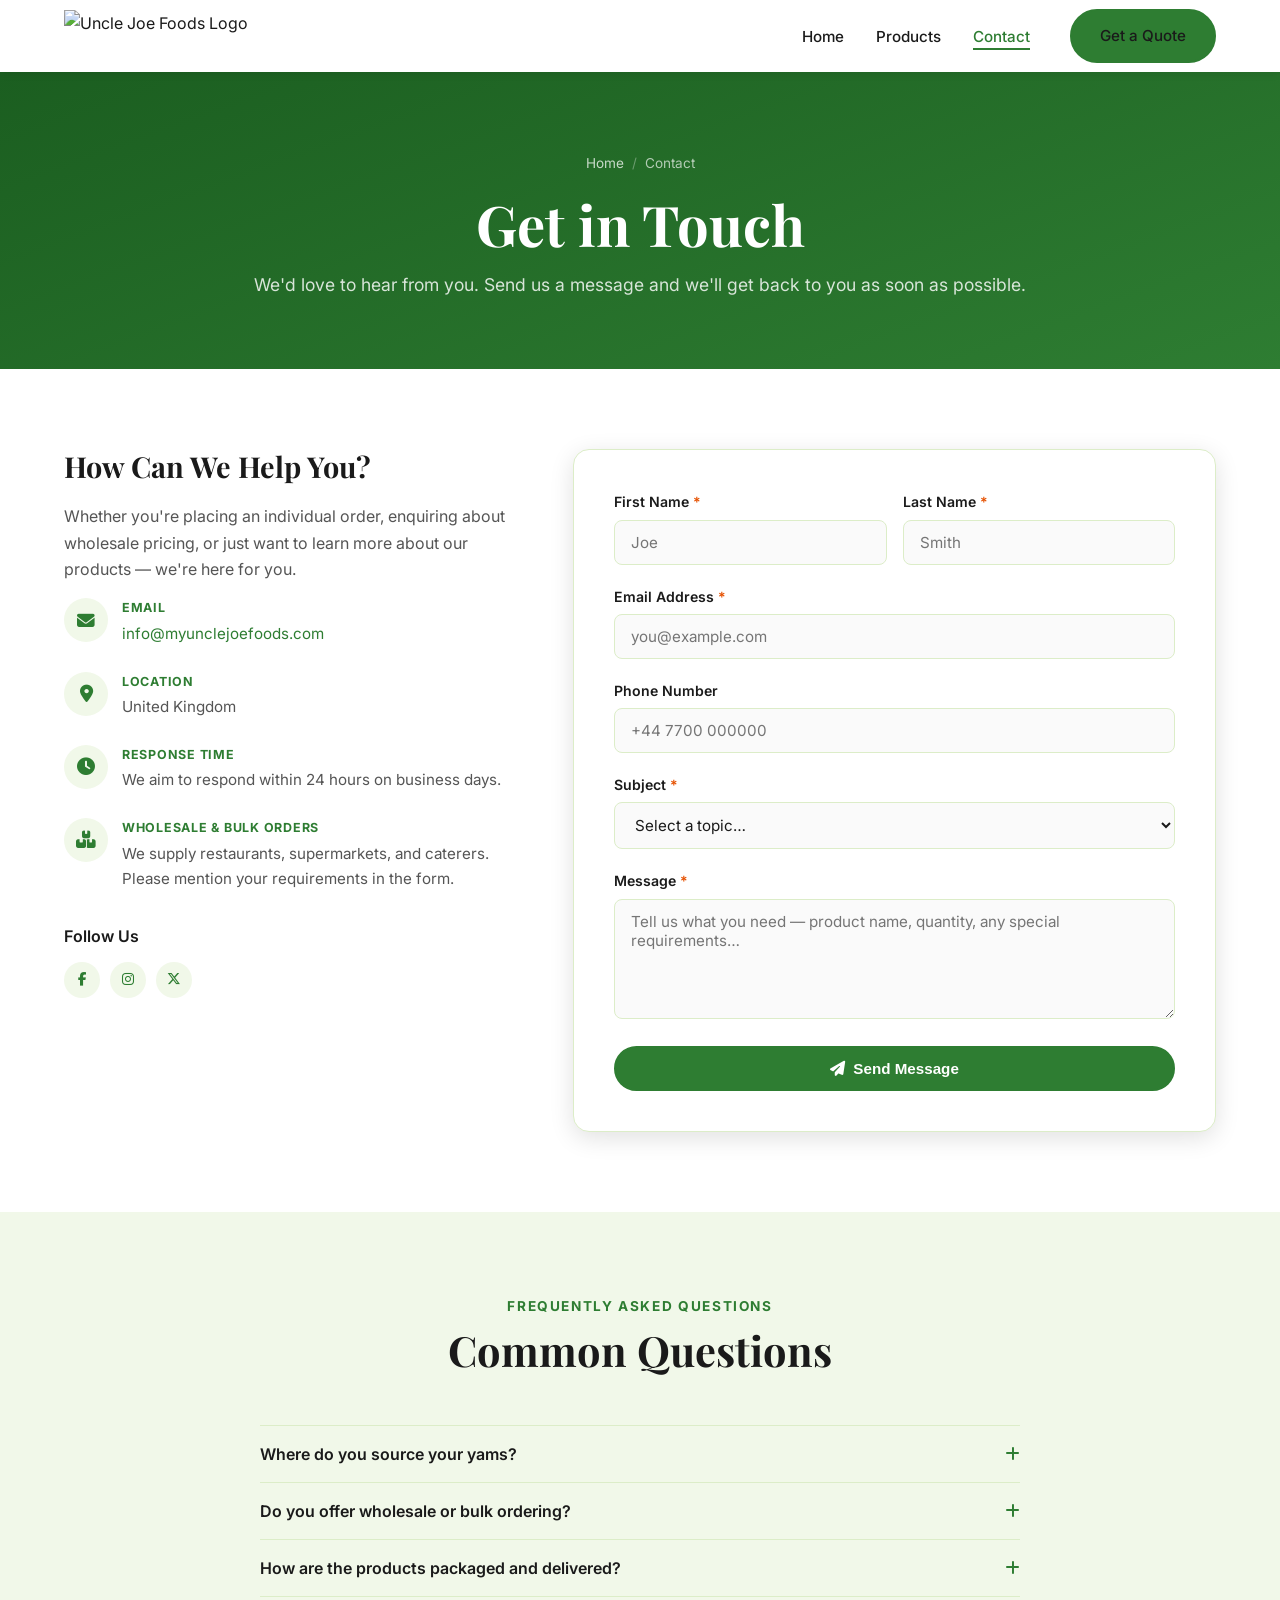
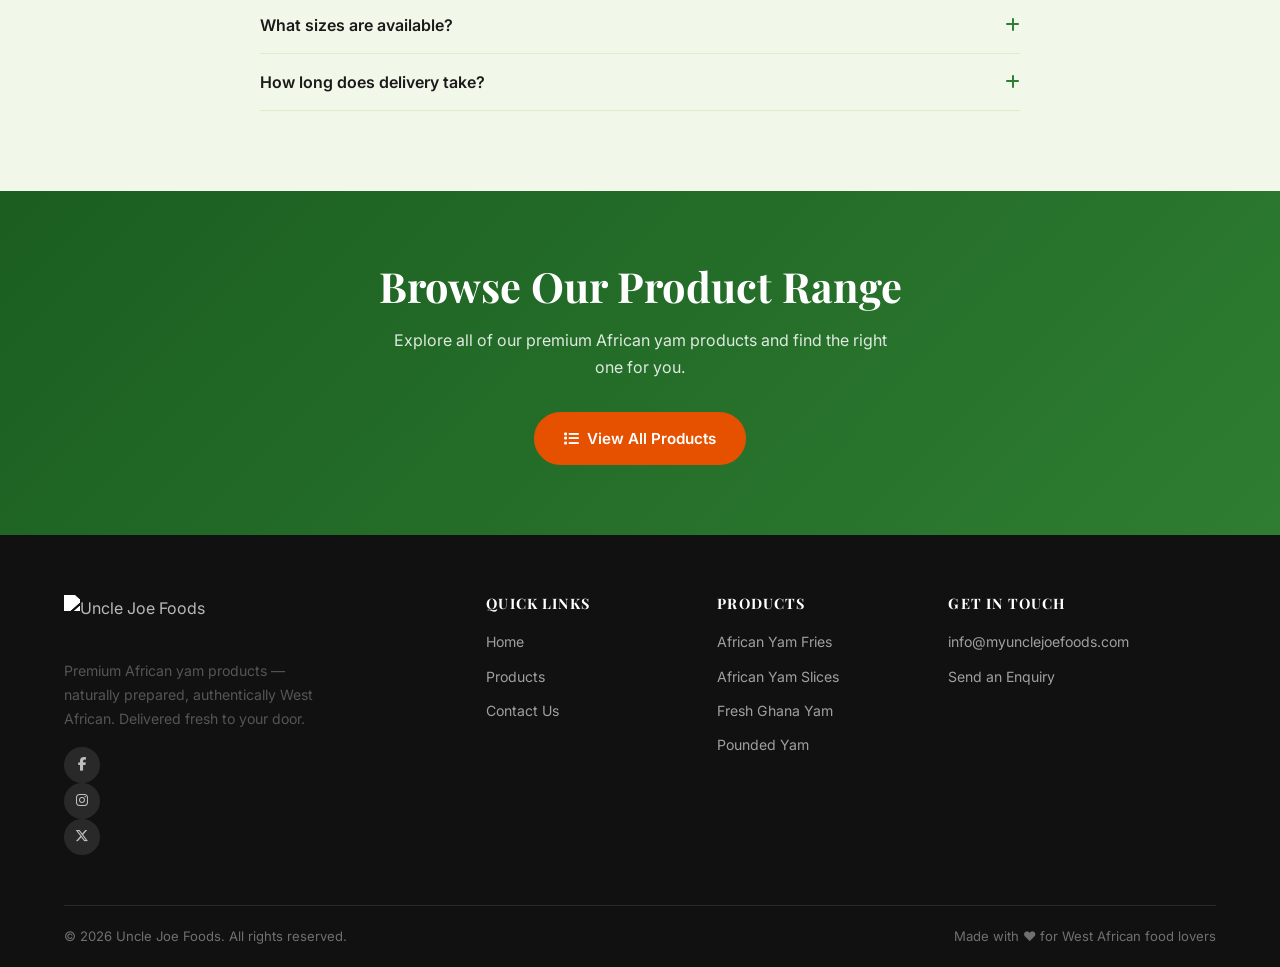
==== contact.html @ d69346bd "Initial commit: Uncle Joe Foods website rebuild from scratch" ====
<!DOCTYPE html>
<html lang="en">
<head>
  <meta charset="UTF-8" />
  <meta name="viewport" content="width=device-width, initial-scale=1.0" />
  <title>Contact Us — Uncle Joe Foods</title>
  <meta name="description" content="Get in touch with Uncle Joe Foods to place an order, ask about our African yam products, or enquire about wholesale pricing." />

  <link rel="preconnect" href="https://fonts.googleapis.com" />
  <link rel="preconnect" href="https://fonts.gstatic.com" crossorigin />
  <link href="https://fonts.googleapis.com/css2?family=Inter:wght@400;500;600;700&family=Playfair+Display:wght@600;700&display=swap" rel="stylesheet" />
  <link rel="stylesheet" href="https://cdnjs.cloudflare.com/ajax/libs/font-awesome/6.5.0/css/all.min.css" />
  <link rel="stylesheet" href="css/style.css" />

  <style>
    /* ── Success message ── */
    .form-success {
      display: none;
      background: #e8f5e9;
      border: 1.5px solid var(--clr-primary);
      border-radius: var(--radius);
      padding: 16px 20px;
      color: var(--clr-primary-dk);
      font-weight: 600;
      margin-bottom: 20px;
      align-items: center;
      gap: 10px;
    }
    .form-success.show { display: flex; }

    /* ── FAQ ── */
    .faq-item {
      border-bottom: 1px solid var(--clr-border);
    }
    .faq-item:first-child { border-top: 1px solid var(--clr-border); }
    .faq-question {
      width: 100%;
      text-align: left;
      background: none;
      border: none;
      padding: 18px 0;
      font-family: var(--font-body);
      font-size: 1rem;
      font-weight: 600;
      color: var(--clr-text);
      cursor: pointer;
      display: flex;
      justify-content: space-between;
      align-items: center;
      gap: 12px;
    }
    .faq-question i { color: var(--clr-primary); transition: transform .3s; flex-shrink: 0; }
    .faq-question.open i { transform: rotate(45deg); }
    .faq-answer {
      max-height: 0;
      overflow: hidden;
      transition: max-height .35s ease, padding .35s ease;
      font-size: .92rem;
      color: var(--clr-text-muted);
      line-height: 1.7;
    }
    .faq-answer.open { max-height: 400px; padding-bottom: 18px; }

    .combo-banner {
      display: grid;
      grid-template-columns: 1fr 1fr;
      gap: 0;
    }
    @media(max-width:700px){ .combo-banner { grid-template-columns: 1fr; } }
  </style>
</head>
<body>

  <!-- ════════════════════ HEADER ════════════════════ -->
  <header class="site-header">
    <div class="container nav-inner">

      <a href="index.html" class="nav-logo" aria-label="Uncle Joe Foods Home">
        <img src="images/logo.jpg" alt="Uncle Joe Foods Logo" />
      </a>

      <nav aria-label="Main navigation">
        <ul class="nav-links" id="navLinks">
          <li><a href="index.html">Home</a></li>
          <li><a href="products.html">Products</a></li>
          <li><a href="contact.html" class="active">Contact</a></li>
          <li><a href="contact.html" class="btn btn-primary">Get a Quote</a></li>
        </ul>
      </nav>

      <button class="nav-toggle" id="navToggle" aria-label="Toggle navigation" aria-expanded="false">
        <span></span><span></span><span></span>
      </button>

    </div>
  </header>


  <!-- ════════════════════ PAGE HERO ════════════════════ -->
  <section class="page-hero" aria-label="Contact hero">
    <div class="container">
      <nav class="breadcrumb" aria-label="Breadcrumb">
        <a href="index.html">Home</a>
        <span class="sep">/</span>
        <span>Contact</span>
      </nav>
      <h1>Get in Touch</h1>
      <p>We'd love to hear from you. Send us a message and we'll get back to you as soon as possible.</p>
    </div>
  </section>


  <!-- ════════════════════ CONTACT SECTION ════════════════════ -->
  <section class="section">
    <div class="container">
      <div class="contact-grid">

        <!-- ─── Info Side ─── -->
        <div class="contact-info reveal">
          <h3>How Can We Help You?</h3>
          <p>Whether you're placing an individual order, enquiring about wholesale pricing, or just want to learn more about our products — we're here for you.</p>

          <div class="contact-item">
            <div class="contact-item__icon"><i class="fas fa-envelope"></i></div>
            <div>
              <p class="contact-item__label">Email</p>
              <p class="contact-item__value"><a href="mailto:info@myunclejoefoods.com" style="color:var(--clr-primary);">info@myunclejoefoods.com</a></p>
            </div>
          </div>

          <div class="contact-item">
            <div class="contact-item__icon"><i class="fas fa-map-marker-alt"></i></div>
            <div>
              <p class="contact-item__label">Location</p>
              <p class="contact-item__value">United Kingdom</p>
            </div>
          </div>

          <div class="contact-item">
            <div class="contact-item__icon"><i class="fas fa-clock"></i></div>
            <div>
              <p class="contact-item__label">Response Time</p>
              <p class="contact-item__value">We aim to respond within 24 hours on business days.</p>
            </div>
          </div>

          <div class="contact-item">
            <div class="contact-item__icon"><i class="fas fa-boxes"></i></div>
            <div>
              <p class="contact-item__label">Wholesale &amp; Bulk Orders</p>
              <p class="contact-item__value">We supply restaurants, supermarkets, and caterers. Please mention your requirements in the form.</p>
            </div>
          </div>

          <!-- Social -->
          <div style="margin-top: 2rem;">
            <p style="font-weight:600; color:var(--clr-text); margin-bottom:.8rem;">Follow Us</p>
            <div style="display:flex; gap:10px;">
              <a href="#" class="social-link" aria-label="Facebook" style="background:var(--clr-bg-light); color:var(--clr-primary);"><i class="fab fa-facebook-f"></i></a>
              <a href="#" class="social-link" aria-label="Instagram" style="background:var(--clr-bg-light); color:var(--clr-primary);"><i class="fab fa-instagram"></i></a>
              <a href="#" class="social-link" aria-label="Twitter" style="background:var(--clr-bg-light); color:var(--clr-primary);"><i class="fab fa-x-twitter"></i></a>
            </div>
          </div>
        </div>

        <!-- ─── Form Side ─── -->
        <div class="reveal">
          <form class="contact-form" id="contactForm" novalidate>

            <div class="form-success" id="formSuccess" role="alert">
              <i class="fas fa-check-circle"></i>
              Thank you! Your message has been sent. We'll be in touch shortly.
            </div>

            <div class="form-row">
              <div class="form-group">
                <label for="firstName">First Name <span style="color:var(--clr-accent);">*</span></label>
                <input type="text" id="firstName" name="firstName" placeholder="Joe" required autocomplete="given-name" />
              </div>
              <div class="form-group">
                <label for="lastName">Last Name <span style="color:var(--clr-accent);">*</span></label>
                <input type="text" id="lastName" name="lastName" placeholder="Smith" required autocomplete="family-name" />
              </div>
            </div>

            <div class="form-group">
              <label for="email">Email Address <span style="color:var(--clr-accent);">*</span></label>
              <input type="email" id="email" name="email" placeholder="you@example.com" required autocomplete="email" />
            </div>

            <div class="form-group">
              <label for="phone">Phone Number</label>
              <input type="tel" id="phone" name="phone" placeholder="+44 7700 000000" autocomplete="tel" />
            </div>

            <div class="form-group">
              <label for="subject">Subject <span style="color:var(--clr-accent);">*</span></label>
              <select id="subject" name="subject" required>
                <option value="" disabled selected>Select a topic…</option>
                <option value="product-enquiry">Product Enquiry</option>
                <option value="order">Place an Order</option>
                <option value="wholesale">Wholesale / Bulk Order</option>
                <option value="delivery">Delivery Information</option>
                <option value="other">Other</option>
              </select>
            </div>

            <div class="form-group">
              <label for="message">Message <span style="color:var(--clr-accent);">*</span></label>
              <textarea id="message" name="message" placeholder="Tell us what you need — product name, quantity, any special requirements…" required minlength="20"></textarea>
            </div>

            <button type="submit" class="btn btn-primary" style="width:100%; justify-content:center;">
              <i class="fas fa-paper-plane"></i> Send Message
            </button>

          </form>
        </div>

      </div>
    </div>
  </section>


  <!-- ════════════════════ FAQ ════════════════════ -->
  <section class="section section--light" aria-labelledby="faq-heading">
    <div class="container" style="max-width:760px;">

      <div class="section-header">
        <span class="eyebrow">Frequently Asked Questions</span>
        <h2 id="faq-heading">Common Questions</h2>
      </div>

      <div class="faq-list">

        <div class="faq-item">
          <button class="faq-question" aria-expanded="false">
            Where do you source your yams?
            <i class="fas fa-plus"></i>
          </button>
          <div class="faq-answer">
            Our yams are sourced directly from trusted farmers in Ghana, West Africa. We work
            closely with our suppliers to ensure every batch meets our high quality standards.
          </div>
        </div>

        <div class="faq-item">
          <button class="faq-question" aria-expanded="false">
            Do you offer wholesale or bulk ordering?
            <i class="fas fa-plus"></i>
          </button>
          <div class="faq-answer">
            Yes! We supply restaurants, supermarkets, caterers, and food businesses across the UK.
            Please use the contact form above and select "Wholesale / Bulk Order" as the subject, or
            email us directly to discuss your requirements.
          </div>
        </div>

        <div class="faq-item">
          <button class="faq-question" aria-expanded="false">
            How are the products packaged and delivered?
            <i class="fas fa-plus"></i>
          </button>
          <div class="faq-answer">
            All our products are frozen and vacuum-packed to preserve freshness and quality during
            transit. We use insulated packaging and reliable courier services to ensure your order
            arrives in perfect condition.
          </div>
        </div>

        <div class="faq-item">
          <button class="faq-question" aria-expanded="false">
            What sizes are available?
            <i class="fas fa-plus"></i>
          </button>
          <div class="faq-answer">
            Our African Yam Fries and Yam Slices are available in 1kg and 2.5kg packs. Fresh Ghana
            Yam and Pounded Yam are available in various sizes. Contact us for current availability
            and pricing.
          </div>
        </div>

        <div class="faq-item">
          <button class="faq-question" aria-expanded="false">
            How long does delivery take?
            <i class="fas fa-plus"></i>
          </button>
          <div class="faq-answer">
            Delivery timescales depend on your location and order size. We will confirm delivery
            details after receiving your enquiry. We aim to dispatch orders as quickly as possible.
          </div>
        </div>

      </div>
    </div>
  </section>


  <!-- ════════════════════ CTA ════════════════════ -->
  <section class="cta-banner" aria-label="Products call to action">
    <div class="container">
      <h2>Browse Our Product Range</h2>
      <p>Explore all of our premium African yam products and find the right one for you.</p>
      <div class="cta-banner__actions">
        <a href="products.html" class="btn btn-accent">
          <i class="fas fa-list"></i> View All Products
        </a>
      </div>
    </div>
  </section>


  <!-- ════════════════════ FOOTER ════════════════════ -->
  <footer class="site-footer" aria-label="Site footer">
    <div class="container">
      <div class="footer-grid">

        <div class="footer-brand">
          <img src="images/logo.jpg" alt="Uncle Joe Foods" />
          <p>Premium African yam products — naturally prepared, authentically West African. Delivered fresh to your door.</p>
          <div class="social-links" style="margin-top:16px;">
            <a href="#" class="social-link" aria-label="Facebook"><i class="fab fa-facebook-f"></i></a>
            <a href="#" class="social-link" aria-label="Instagram"><i class="fab fa-instagram"></i></a>
            <a href="#" class="social-link" aria-label="Twitter"><i class="fab fa-x-twitter"></i></a>
          </div>
        </div>

        <div class="footer-col">
          <h4>Quick Links</h4>
          <ul>
            <li><a href="index.html">Home</a></li>
            <li><a href="products.html">Products</a></li>
            <li><a href="contact.html">Contact Us</a></li>
          </ul>
        </div>

        <div class="footer-col">
          <h4>Products</h4>
          <ul>
            <li><a href="products.html">African Yam Fries</a></li>
            <li><a href="products.html">African Yam Slices</a></li>
            <li><a href="products.html">Fresh Ghana Yam</a></li>
            <li><a href="products.html">Pounded Yam</a></li>
          </ul>
        </div>

        <div class="footer-col">
          <h4>Get in Touch</h4>
          <ul>
            <li><a href="mailto:info@myunclejoefoods.com">info@myunclejoefoods.com</a></li>
            <li><a href="contact.html">Send an Enquiry</a></li>
          </ul>
        </div>

      </div>

      <div class="footer-bottom">
        <span>© <span id="year"></span> Uncle Joe Foods. All rights reserved.</span>
        <span>Made with ♥ for West African food lovers</span>
      </div>
    </div>
  </footer>

  <script src="js/main.js"></script>
</body>
</html>
---- css/style.css ----
/* ============================================================
   Uncle Joe Foods — Global Stylesheet
   ============================================================ */

/* ── Custom Properties ───────────────────────────────────── */
:root {
  --clr-primary:    #2e7d32;   /* forest green  */
  --clr-primary-dk: #1b5e20;   /* dark green    */
  --clr-primary-lt: #4caf50;   /* light green   */
  --clr-accent:     #e65100;   /* burnt orange  */
  --clr-accent-lt:  #ff6d00;
  --clr-text:       #1a1a1a;
  --clr-text-muted: #555;
  --clr-bg:         #ffffff;
  --clr-bg-light:   #f1f8e9;
  --clr-bg-dark:    #1b5e20;
  --clr-border:     #dcedc8;

  --font-heading: 'Playfair Display', Georgia, serif;
  --font-body:    'Inter', 'Segoe UI', Arial, sans-serif;

  --shadow-sm: 0 2px 8px rgba(0,0,0,.08);
  --shadow-md: 0 6px 24px rgba(0,0,0,.12);
  --shadow-lg: 0 12px 40px rgba(0,0,0,.16);

  --radius:    8px;
  --radius-lg: 16px;
  --max-w:     1200px;
  --transition: .25s ease;
}

/* ── Reset / Base ────────────────────────────────────────── */
*, *::before, *::after { box-sizing: border-box; margin: 0; padding: 0; }

html { scroll-behavior: smooth; }

body {
  font-family: var(--font-body);
  color: var(--clr-text);
  background: var(--clr-bg);
  line-height: 1.65;
  font-size: 16px;
}

img { max-width: 100%; height: auto; display: block; }
a  { color: inherit; text-decoration: none; }
ul { list-style: none; }

/* ── Typography ──────────────────────────────────────────── */
h1, h2, h3, h4 {
  font-family: var(--font-heading);
  line-height: 1.2;
  color: var(--clr-text);
}
h1 { font-size: clamp(2rem, 5vw, 3.5rem); }
h2 { font-size: clamp(1.6rem, 3.5vw, 2.6rem); }
h3 { font-size: clamp(1.2rem, 2.5vw, 1.8rem); }
h4 { font-size: 1.1rem; }

p { margin-bottom: 1rem; color: var(--clr-text-muted); }
p:last-child { margin-bottom: 0; }

/* ── Utility ─────────────────────────────────────────────── */
.container {
  width: 90%;
  max-width: var(--max-w);
  margin-inline: auto;
}

.section { padding: 80px 0; }
.section--dark {
  background: var(--clr-bg-dark);
  color: #fff;
}
.section--dark h2,
.section--dark h3,
.section--dark p { color: #fff; }
.section--light { background: var(--clr-bg-light); }

.section-header {
  text-align: center;
  margin-bottom: 50px;
}
.section-header .eyebrow {
  display: inline-block;
  font-size: .85rem;
  font-weight: 700;
  letter-spacing: .12em;
  text-transform: uppercase;
  color: var(--clr-primary);
  margin-bottom: .5rem;
}
.section--dark .section-header .eyebrow { color: #a5d6a7; }

.section-header h2 { margin-bottom: 1rem; }
.section-header p  { max-width: 600px; margin-inline: auto; }

/* ── Buttons ─────────────────────────────────────────────── */
.btn {
  display: inline-flex;
  align-items: center;
  gap: .5rem;
  padding: .75rem 1.75rem;
  border-radius: 50px;
  font-weight: 600;
  font-size: .95rem;
  cursor: pointer;
  border: 2px solid transparent;
  transition: background var(--transition), color var(--transition),
              border-color var(--transition), transform var(--transition);
}
.btn:hover  { transform: translateY(-2px); }
.btn-primary {
  background: var(--clr-primary);
  color: #fff;
  border-color: var(--clr-primary);
}
.btn-primary:hover {
  background: var(--clr-primary-dk);
  border-color: var(--clr-primary-dk);
}
.btn-outline {
  background: transparent;
  color: var(--clr-primary);
  border-color: var(--clr-primary);
}
.btn-outline:hover {
  background: var(--clr-primary);
  color: #fff;
}
.btn-outline-white {
  background: transparent;
  color: #fff;
  border-color: #fff;
}
.btn-outline-white:hover {
  background: #fff;
  color: var(--clr-primary-dk);
}
.btn-accent {
  background: var(--clr-accent);
  color: #fff;
  border-color: var(--clr-accent);
}
.btn-accent:hover {
  background: var(--clr-accent-lt);
  border-color: var(--clr-accent-lt);
}

/* ── Header / Nav ────────────────────────────────────────── */
.site-header {
  position: sticky;
  top: 0;
  z-index: 999;
  background: #fff;
  box-shadow: var(--shadow-sm);
}

.nav-inner {
  display: flex;
  align-items: center;
  justify-content: space-between;
  height: 72px;
}

.nav-logo img {
  height: 52px;
  width: auto;
  object-fit: contain;
}

.nav-links {
  display: flex;
  align-items: center;
  gap: 2rem;
}
.nav-links a {
  font-weight: 500;
  font-size: .95rem;
  color: var(--clr-text);
  position: relative;
  transition: color var(--transition);
}
.nav-links a::after {
  content: '';
  position: absolute;
  bottom: -4px; left: 0;
  width: 0; height: 2px;
  background: var(--clr-primary);
  transition: width var(--transition);
}
.nav-links a:hover,
.nav-links a.active { color: var(--clr-primary); }
.nav-links a:hover::after,
.nav-links a.active::after { width: 100%; }
.nav-links .btn { margin-left: .5rem; }

.nav-toggle {
  display: none;
  flex-direction: column;
  gap: 5px;
  cursor: pointer;
  padding: 6px;
  border: none;
  background: none;
}
.nav-toggle span {
  display: block;
  width: 26px; height: 2px;
  background: var(--clr-text);
  transition: transform var(--transition), opacity var(--transition);
}
.nav-toggle.open span:nth-child(1) { transform: translateY(7px) rotate(45deg); }
.nav-toggle.open span:nth-child(2) { opacity: 0; }
.nav-toggle.open span:nth-child(3) { transform: translateY(-7px) rotate(-45deg); }

/* ── Hero ────────────────────────────────────────────────── */
.hero {
  position: relative;
  min-height: 90vh;
  display: flex;
  align-items: center;
  overflow: hidden;
}
.hero-bg {
  position: absolute;
  inset: 0;
  background-size: cover;
  background-position: center;
  filter: brightness(.55);
}
.hero-content {
  position: relative;
  z-index: 1;
  color: #fff;
  max-width: 680px;
}
.hero-content .eyebrow {
  display: inline-block;
  background: rgba(255,255,255,.15);
  border: 1px solid rgba(255,255,255,.35);
  color: #fff;
  font-size: .8rem;
  font-weight: 700;
  letter-spacing: .12em;
  text-transform: uppercase;
  padding: .3rem .9rem;
  border-radius: 50px;
  margin-bottom: 1.2rem;
}
.hero-content h1 { color: #fff; margin-bottom: 1.2rem; }
.hero-content p   { color: rgba(255,255,255,.88); font-size: 1.1rem; margin-bottom: 2rem; }
.hero-actions { display: flex; gap: 1rem; flex-wrap: wrap; }

/* Slider dots */
.hero-dots {
  position: absolute;
  bottom: 28px;
  left: 50%;
  transform: translateX(-50%);
  display: flex;
  gap: 8px;
  z-index: 2;
}
.hero-dots button {
  width: 10px; height: 10px;
  border-radius: 50%;
  border: 2px solid #fff;
  background: transparent;
  cursor: pointer;
  transition: background var(--transition);
}
.hero-dots button.active { background: #fff; }

/* ── Products Grid ───────────────────────────────────────── */
.products-grid {
  display: grid;
  grid-template-columns: repeat(auto-fill, minmax(280px, 1fr));
  gap: 28px;
}

.product-card {
  background: #fff;
  border-radius: var(--radius-lg);
  overflow: hidden;
  box-shadow: var(--shadow-sm);
  transition: box-shadow var(--transition), transform var(--transition);
  display: flex;
  flex-direction: column;
  border: 1px solid var(--clr-border);
}
.product-card:hover {
  box-shadow: var(--shadow-md);
  transform: translateY(-4px);
}
.product-card__img {
  position: relative;
  overflow: hidden;
  aspect-ratio: 1 / 1;
  background: #f5f5f5;
}
.product-card__img img {
  width: 100%;
  height: 100%;
  object-fit: cover;
  transition: transform .4s ease;
}
.product-card:hover .product-card__img img { transform: scale(1.06); }

.product-card__badge {
  position: absolute;
  top: 12px; left: 12px;
  background: var(--clr-primary);
  color: #fff;
  font-size: .72rem;
  font-weight: 700;
  letter-spacing: .06em;
  text-transform: uppercase;
  padding: .25rem .7rem;
  border-radius: 50px;
}

.product-card__body {
  padding: 20px 22px 24px;
  display: flex;
  flex-direction: column;
  flex: 1;
}
.product-card__category {
  font-size: .78rem;
  font-weight: 600;
  letter-spacing: .08em;
  text-transform: uppercase;
  color: var(--clr-primary);
  margin-bottom: .4rem;
}
.product-card__name {
  font-family: var(--font-heading);
  font-size: 1.15rem;
  margin-bottom: .6rem;
  color: var(--clr-text);
}
.product-card__desc {
  font-size: .88rem;
  color: var(--clr-text-muted);
  margin-bottom: 1rem;
  flex: 1;
}
.product-card__footer {
  display: flex;
  align-items: center;
  justify-content: space-between;
  gap: .5rem;
}
.product-card__weight {
  font-size: .82rem;
  background: var(--clr-bg-light);
  color: var(--clr-primary-dk);
  padding: .25rem .75rem;
  border-radius: 50px;
  font-weight: 600;
}
.product-card__inquiry {
  font-size: .85rem;
  font-weight: 600;
  color: var(--clr-primary);
  text-decoration: underline;
  text-underline-offset: 3px;
  transition: color var(--transition);
}
.product-card__inquiry:hover { color: var(--clr-accent); }

/* ── Filter Tabs ─────────────────────────────────────────── */
.filter-tabs {
  display: flex;
  gap: 10px;
  flex-wrap: wrap;
  justify-content: center;
  margin-bottom: 40px;
}
.filter-tab {
  padding: .5rem 1.4rem;
  border-radius: 50px;
  border: 2px solid var(--clr-border);
  background: #fff;
  color: var(--clr-text-muted);
  font-size: .9rem;
  font-weight: 600;
  cursor: pointer;
  transition: border-color var(--transition), background var(--transition), color var(--transition);
}
.filter-tab.active,
.filter-tab:hover {
  border-color: var(--clr-primary);
  background: var(--clr-primary);
  color: #fff;
}

/* ── Why Choose Us / Features ────────────────────────────── */
.features-grid {
  display: grid;
  grid-template-columns: repeat(auto-fill, minmax(220px, 1fr));
  gap: 30px;
}
.feature-card {
  text-align: center;
  padding: 32px 24px;
  border-radius: var(--radius-lg);
  background: #fff;
  box-shadow: var(--shadow-sm);
  border: 1px solid var(--clr-border);
  transition: box-shadow var(--transition), transform var(--transition);
}
.feature-card:hover {
  box-shadow: var(--shadow-md);
  transform: translateY(-3px);
}
.feature-card__icon {
  width: 56px; height: 56px;
  border-radius: 50%;
  background: var(--clr-bg-light);
  display: flex;
  align-items: center;
  justify-content: center;
  margin: 0 auto 16px;
  font-size: 1.6rem;
}
.feature-card h3 { font-size: 1.05rem; margin-bottom: .5rem; color: var(--clr-text); }
.feature-card p  { font-size: .88rem; }

/* ── About Strip ─────────────────────────────────────────── */
.about-strip {
  display: grid;
  grid-template-columns: 1fr 1fr;
  gap: 0;
  min-height: 480px;
}
.about-strip__img {
  overflow: hidden;
}
.about-strip__img img {
  width: 100%;
  height: 100%;
  object-fit: cover;
}
.about-strip__content {
  background: var(--clr-bg-dark);
  color: #fff;
  padding: 60px 5%;
  display: flex;
  flex-direction: column;
  justify-content: center;
  gap: 1.2rem;
}
.about-strip__content h2 { color: #fff; }
.about-strip__content p  { color: rgba(255,255,255,.82); }

/* ── Testimonials ────────────────────────────────────────── */
.testimonials-grid {
  display: grid;
  grid-template-columns: repeat(auto-fill, minmax(280px, 1fr));
  gap: 24px;
}
.testimonial-card {
  background: rgba(255,255,255,.08);
  border: 1px solid rgba(255,255,255,.15);
  border-radius: var(--radius-lg);
  padding: 28px 24px;
}
.testimonial-card__stars { color: #fdd835; font-size: 1rem; margin-bottom: 12px; }
.testimonial-card__text  { font-size: .95rem; color: rgba(255,255,255,.88); margin-bottom: 16px; font-style: italic; }
.testimonial-card__author { display: flex; align-items: center; gap: 10px; }
.testimonial-card__avatar {
  width: 40px; height: 40px;
  border-radius: 50%;
  background: rgba(255,255,255,.2);
  display: flex; align-items: center; justify-content: center;
  font-weight: 700; color: #fff; font-size: .9rem;
}
.testimonial-card__name   { font-weight: 700; color: #fff; font-size: .9rem; }
.testimonial-card__loc    { font-size: .8rem; color: rgba(255,255,255,.6); }

/* ── CTA Banner ──────────────────────────────────────────── */
.cta-banner {
  background: linear-gradient(135deg, var(--clr-primary-dk) 0%, var(--clr-primary) 100%);
  padding: 70px 0;
  text-align: center;
  color: #fff;
}
.cta-banner h2 { color: #fff; margin-bottom: 1rem; }
.cta-banner p  { color: rgba(255,255,255,.85); max-width: 500px; margin-inline: auto; margin-bottom: 2rem; }
.cta-banner__actions { display: flex; gap: 1rem; justify-content: center; flex-wrap: wrap; }

/* ── Page Hero (inner pages) ─────────────────────────────── */
.page-hero {
  background: linear-gradient(160deg, var(--clr-primary-dk) 0%, var(--clr-primary) 100%);
  padding: 80px 0 70px;
  text-align: center;
  color: #fff;
}
.page-hero h1 { color: #fff; margin-bottom: .8rem; }
.page-hero p  { color: rgba(255,255,255,.82); font-size: 1.1rem; }
.breadcrumb {
  display: flex;
  align-items: center;
  justify-content: center;
  gap: .5rem;
  font-size: .85rem;
  color: rgba(255,255,255,.65);
  margin-bottom: 1rem;
}
.breadcrumb a { color: rgba(255,255,255,.75); }
.breadcrumb a:hover { color: #fff; }
.breadcrumb .sep { opacity: .5; }

/* ── Contact Page ────────────────────────────────────────── */
.contact-grid {
  display: grid;
  grid-template-columns: 1fr 1.4fr;
  gap: 50px;
  align-items: start;
}
.contact-info h3 { margin-bottom: 1.2rem; }
.contact-item {
  display: flex;
  gap: 14px;
  margin-bottom: 1.6rem;
}
.contact-item__icon {
  flex-shrink: 0;
  width: 44px; height: 44px;
  border-radius: 50%;
  background: var(--clr-bg-light);
  display: flex; align-items: center; justify-content: center;
  font-size: 1.1rem;
  color: var(--clr-primary);
}
.contact-item__label { font-size: .78rem; font-weight: 700; text-transform: uppercase; letter-spacing: .06em; color: var(--clr-primary); margin-bottom: 2px; }
.contact-item__value { font-size: .95rem; color: var(--clr-text-muted); }

.contact-form {
  background: #fff;
  border-radius: var(--radius-lg);
  padding: 40px;
  box-shadow: var(--shadow-md);
  border: 1px solid var(--clr-border);
}
.form-group { margin-bottom: 20px; }
.form-group label {
  display: block;
  font-size: .88rem;
  font-weight: 600;
  margin-bottom: 6px;
  color: var(--clr-text);
}
.form-group input,
.form-group select,
.form-group textarea {
  width: 100%;
  padding: .75rem 1rem;
  border: 1.5px solid var(--clr-border);
  border-radius: var(--radius);
  font-family: var(--font-body);
  font-size: .95rem;
  color: var(--clr-text);
  background: #fafafa;
  transition: border-color var(--transition);
  outline: none;
}
.form-group input:focus,
.form-group select:focus,
.form-group textarea:focus { border-color: var(--clr-primary); background: #fff; }
.form-group textarea { resize: vertical; min-height: 120px; }
.form-row { display: grid; grid-template-columns: 1fr 1fr; gap: 16px; }

/* ── Footer ──────────────────────────────────────────────── */
.site-footer {
  background: #111;
  color: rgba(255,255,255,.7);
  padding: 60px 0 0;
}
.footer-grid {
  display: grid;
  grid-template-columns: 2fr 1fr 1fr 1.4fr;
  gap: 40px;
  padding-bottom: 50px;
  border-bottom: 1px solid rgba(255,255,255,.1);
}
.footer-brand img { height: 48px; margin-bottom: 16px; filter: brightness(0) invert(1); }
.footer-brand p   { font-size: .88rem; line-height: 1.7; max-width: 280px; }
.footer-col h4    { color: #fff; font-size: .9rem; font-weight: 700; text-transform: uppercase; letter-spacing: .08em; margin-bottom: 16px; }
.footer-col ul    { display: flex; flex-direction: column; gap: 8px; }
.footer-col ul a  { font-size: .88rem; color: rgba(255,255,255,.6); transition: color var(--transition); }
.footer-col ul a:hover { color: #fff; }
.footer-col .social-links { display: flex; gap: 10px; margin-top: 4px; }
.social-link {
  width: 36px; height: 36px;
  border-radius: 50%;
  background: rgba(255,255,255,.1);
  display: flex; align-items: center; justify-content: center;
  font-size: .85rem;
  color: rgba(255,255,255,.7);
  transition: background var(--transition), color var(--transition);
}
.social-link:hover { background: var(--clr-primary); color: #fff; }

.footer-bottom {
  padding: 20px 0;
  display: flex;
  align-items: center;
  justify-content: space-between;
  font-size: .82rem;
  color: rgba(255,255,255,.4);
  flex-wrap: wrap;
  gap: 8px;
}

/* ── Scroll-reveal fade ──────────────────────────────────── */
.reveal {
  opacity: 0;
  transform: translateY(28px);
  transition: opacity .6s ease, transform .6s ease;
}
.reveal.visible { opacity: 1; transform: none; }

/* ── Responsive ──────────────────────────────────────────── */
@media (max-width: 1024px) {
  .footer-grid { grid-template-columns: 1fr 1fr; }
  .about-strip { grid-template-columns: 1fr; }
  .about-strip__img { height: 320px; }
  .contact-grid { grid-template-columns: 1fr; }
}

@media (max-width: 768px) {
  .section { padding: 56px 0; }
  .nav-links { display: none; flex-direction: column; gap: 0; position: absolute; top: 72px; left: 0; right: 0; background: #fff; box-shadow: var(--shadow-md); padding: 1rem 0; }
  .nav-links.open { display: flex; }
  .nav-links a { padding: .75rem 5%; border-bottom: 1px solid #f0f0f0; }
  .nav-links a::after { display: none; }
  .nav-links .btn { margin: 1rem 5%; display: inline-flex; }
  .nav-toggle { display: flex; }
  .footer-grid { grid-template-columns: 1fr 1fr; }
  .hero { min-height: 70vh; }
  .products-grid { grid-template-columns: repeat(auto-fill, minmax(240px, 1fr)); gap: 20px; }
  .contact-form { padding: 28px 20px; }
  .form-row { grid-template-columns: 1fr; }
}

@media (max-width: 480px) {
  .footer-grid { grid-template-columns: 1fr; }
  .hero-actions { flex-direction: column; align-items: flex-start; }
  .about-strip__content { padding: 40px 5%; }
}
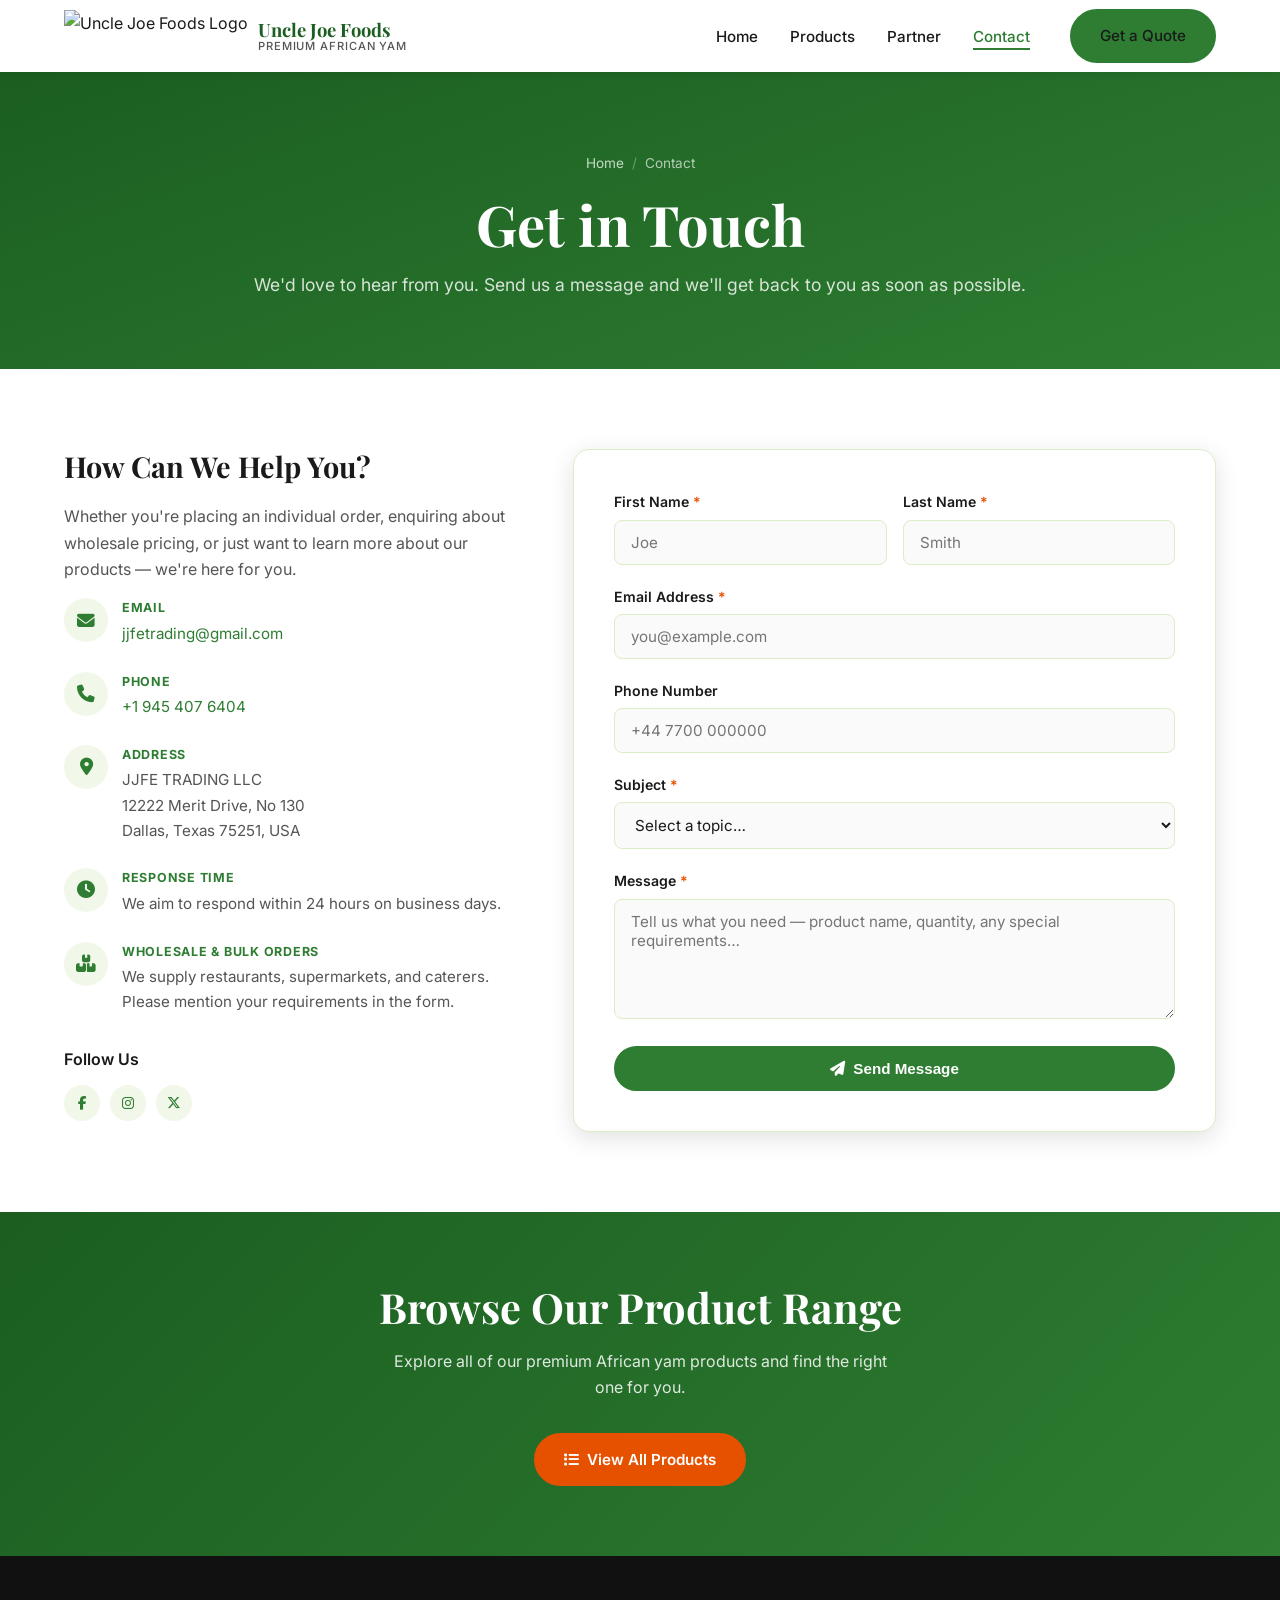
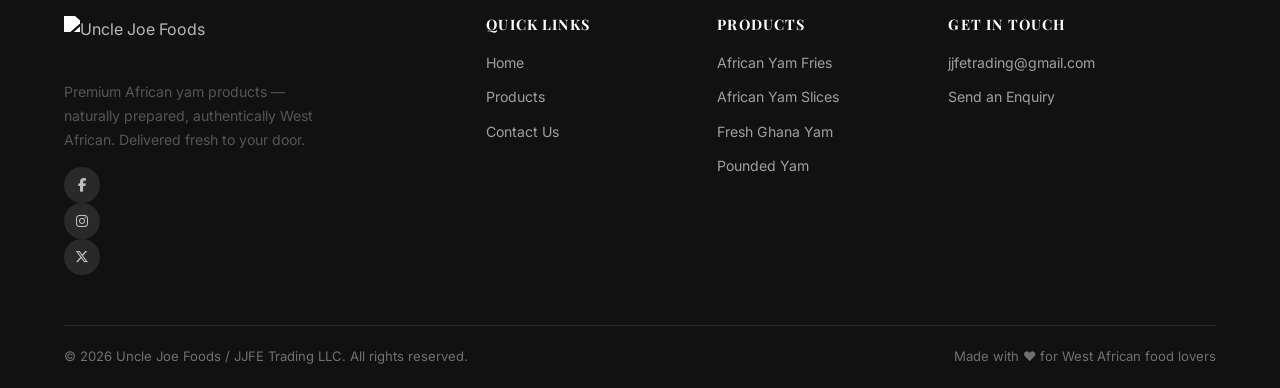
==== commit 4f94c161: "Apply client feedback: logo label, contact details, product benefits, partner page, reviews, mailto " ====
--- a/contact.html
+++ b/contact.html
@@ -28,39 +28,6 @@
     }
     .form-success.show { display: flex; }
 
-    /* ── FAQ ── */
-    .faq-item {
-      border-bottom: 1px solid var(--clr-border);
-    }
-    .faq-item:first-child { border-top: 1px solid var(--clr-border); }
-    .faq-question {
-      width: 100%;
-      text-align: left;
-      background: none;
-      border: none;
-      padding: 18px 0;
-      font-family: var(--font-body);
-      font-size: 1rem;
-      font-weight: 600;
-      color: var(--clr-text);
-      cursor: pointer;
-      display: flex;
-      justify-content: space-between;
-      align-items: center;
-      gap: 12px;
-    }
-    .faq-question i { color: var(--clr-primary); transition: transform .3s; flex-shrink: 0; }
-    .faq-question.open i { transform: rotate(45deg); }
-    .faq-answer {
-      max-height: 0;
-      overflow: hidden;
-      transition: max-height .35s ease, padding .35s ease;
-      font-size: .92rem;
-      color: var(--clr-text-muted);
-      line-height: 1.7;
-    }
-    .faq-answer.open { max-height: 400px; padding-bottom: 18px; }
-
     .combo-banner {
       display: grid;
       grid-template-columns: 1fr 1fr;
@@ -77,12 +44,14 @@
 
       <a href="index.html" class="nav-logo" aria-label="Uncle Joe Foods Home">
         <img src="images/logo.jpg" alt="Uncle Joe Foods Logo" />
+        <span class="nav-logo-text">Uncle Joe Foods<span>Premium African Yam</span></span>
       </a>
 
       <nav aria-label="Main navigation">
         <ul class="nav-links" id="navLinks">
           <li><a href="index.html">Home</a></li>
           <li><a href="products.html">Products</a></li>
+          <li><a href="partner.html">Partner</a></li>
           <li><a href="contact.html" class="active">Contact</a></li>
           <li><a href="contact.html" class="btn btn-primary">Get a Quote</a></li>
         </ul>
@@ -124,15 +93,23 @@
             <div class="contact-item__icon"><i class="fas fa-envelope"></i></div>
             <div>
               <p class="contact-item__label">Email</p>
-              <p class="contact-item__value"><a href="mailto:info@myunclejoefoods.com" style="color:var(--clr-primary);">info@myunclejoefoods.com</a></p>
+              <p class="contact-item__value"><a href="mailto:jjfetrading@gmail.com" style="color:var(--clr-primary);">jjfetrading@gmail.com</a></p>
+            </div>
+          </div>
+
+          <div class="contact-item">
+            <div class="contact-item__icon"><i class="fas fa-phone"></i></div>
+            <div>
+              <p class="contact-item__label">Phone</p>
+              <p class="contact-item__value"><a href="tel:+19454076404" style="color:var(--clr-primary);">+1 945 407 6404</a></p>
             </div>
           </div>
 
           <div class="contact-item">
             <div class="contact-item__icon"><i class="fas fa-map-marker-alt"></i></div>
             <div>
-              <p class="contact-item__label">Location</p>
-              <p class="contact-item__value">United Kingdom</p>
+              <p class="contact-item__label">Address</p>
+              <p class="contact-item__value">JJFE TRADING LLC<br/>12222 Merit Drive, No 130<br/>Dallas, Texas 75251, USA</p>
             </div>
           </div>
 
@@ -222,80 +199,6 @@
   </section>
 
 
-  <!-- ════════════════════ FAQ ════════════════════ -->
-  <section class="section section--light" aria-labelledby="faq-heading">
-    <div class="container" style="max-width:760px;">
-
-      <div class="section-header">
-        <span class="eyebrow">Frequently Asked Questions</span>
-        <h2 id="faq-heading">Common Questions</h2>
-      </div>
-
-      <div class="faq-list">
-
-        <div class="faq-item">
-          <button class="faq-question" aria-expanded="false">
-            Where do you source your yams?
-            <i class="fas fa-plus"></i>
-          </button>
-          <div class="faq-answer">
-            Our yams are sourced directly from trusted farmers in Ghana, West Africa. We work
-            closely with our suppliers to ensure every batch meets our high quality standards.
-          </div>
-        </div>
-
-        <div class="faq-item">
-          <button class="faq-question" aria-expanded="false">
-            Do you offer wholesale or bulk ordering?
-            <i class="fas fa-plus"></i>
-          </button>
-          <div class="faq-answer">
-            Yes! We supply restaurants, supermarkets, caterers, and food businesses across the UK.
-            Please use the contact form above and select "Wholesale / Bulk Order" as the subject, or
-            email us directly to discuss your requirements.
-          </div>
-        </div>
-
-        <div class="faq-item">
-          <button class="faq-question" aria-expanded="false">
-            How are the products packaged and delivered?
-            <i class="fas fa-plus"></i>
-          </button>
-          <div class="faq-answer">
-            All our products are frozen and vacuum-packed to preserve freshness and quality during
-            transit. We use insulated packaging and reliable courier services to ensure your order
-            arrives in perfect condition.
-          </div>
-        </div>
-
-        <div class="faq-item">
-          <button class="faq-question" aria-expanded="false">
-            What sizes are available?
-            <i class="fas fa-plus"></i>
-          </button>
-          <div class="faq-answer">
-            Our African Yam Fries and Yam Slices are available in 1kg and 2.5kg packs. Fresh Ghana
-            Yam and Pounded Yam are available in various sizes. Contact us for current availability
-            and pricing.
-          </div>
-        </div>
-
-        <div class="faq-item">
-          <button class="faq-question" aria-expanded="false">
-            How long does delivery take?
-            <i class="fas fa-plus"></i>
-          </button>
-          <div class="faq-answer">
-            Delivery timescales depend on your location and order size. We will confirm delivery
-            details after receiving your enquiry. We aim to dispatch orders as quickly as possible.
-          </div>
-        </div>
-
-      </div>
-    </div>
-  </section>
-
-
   <!-- ════════════════════ CTA ════════════════════ -->
   <section class="cta-banner" aria-label="Products call to action">
     <div class="container">
@@ -347,7 +250,7 @@
         <div class="footer-col">
           <h4>Get in Touch</h4>
           <ul>
-            <li><a href="mailto:info@myunclejoefoods.com">info@myunclejoefoods.com</a></li>
+            <li><a href="mailto:jjfetrading@gmail.com">jjfetrading@gmail.com</a></li>
             <li><a href="contact.html">Send an Enquiry</a></li>
           </ul>
         </div>
@@ -355,7 +258,7 @@
       </div>
 
       <div class="footer-bottom">
-        <span>© <span id="year"></span> Uncle Joe Foods. All rights reserved.</span>
+        <span>© <span id="year"></span> Uncle Joe Foods / JJFE Trading LLC. All rights reserved.</span>
         <span>Made with ♥ for West African food lovers</span>
       </div>
     </div>
--- a/css/style.css
+++ b/css/style.css
@@ -615,6 +615,144 @@
   gap: 8px;
 }
 
+/* ── Nav logo text label ─────────────────────────────────── */
+.nav-logo {
+  display: flex;
+  align-items: center;
+  gap: 10px;
+  text-decoration: none;
+}
+.nav-logo-text {
+  font-family: var(--font-heading);
+  font-size: 1.15rem;
+  font-weight: 700;
+  color: var(--clr-primary-dk);
+  line-height: 1.15;
+  white-space: nowrap;
+}
+.nav-logo-text span {
+  display: block;
+  font-size: .7rem;
+  font-weight: 500;
+  letter-spacing: .08em;
+  text-transform: uppercase;
+  color: var(--clr-text-muted);
+  font-family: var(--font-body);
+}
+
+/* ── Benefits / Offerings Grid ───────────────────────────── */
+.benefits-grid {
+  display: grid;
+  grid-template-columns: repeat(auto-fill, minmax(220px, 1fr));
+  gap: 24px;
+}
+.benefit-card {
+  border-radius: var(--radius-lg);
+  padding: 28px 24px;
+  background: #fff;
+  border-left: 4px solid var(--clr-primary);
+  box-shadow: var(--shadow-sm);
+  transition: box-shadow var(--transition), transform var(--transition);
+}
+.benefit-card:hover {
+  box-shadow: var(--shadow-md);
+  transform: translateY(-3px);
+}
+.benefit-card__icon { font-size: 1.7rem; margin-bottom: 12px; }
+.benefit-card h3 { font-size: 1rem; margin-bottom: .5rem; color: var(--clr-primary-dk); }
+.benefit-card p  { font-size: .88rem; margin-bottom: 0; }
+
+/* ── Review cards ────────────────────────────────────────── */
+.reviews-grid {
+  display: grid;
+  grid-template-columns: repeat(auto-fill, minmax(280px, 1fr));
+  gap: 24px;
+}
+.review-card {
+  background: #fff;
+  border-radius: var(--radius-lg);
+  padding: 26px 24px;
+  box-shadow: var(--shadow-sm);
+  border: 1px solid var(--clr-border);
+  transition: box-shadow var(--transition), transform var(--transition);
+  display: flex;
+  flex-direction: column;
+  gap: 14px;
+}
+.review-card:hover { box-shadow: var(--shadow-md); transform: translateY(-3px); }
+.review-card__header { display: flex; justify-content: space-between; align-items: flex-start; gap: 10px; }
+.review-card__product { font-size: .78rem; font-weight: 700; text-transform: uppercase; letter-spacing: .07em; color: var(--clr-primary); background: var(--clr-bg-light); padding: .2rem .7rem; border-radius: 50px; }
+.review-card__stars { color: #f9a825; font-size: .95rem; white-space: nowrap; }
+.review-card__text { font-size: .92rem; color: var(--clr-text-muted); font-style: italic; line-height: 1.65; }
+.review-card__author { display: flex; align-items: center; gap: 10px; margin-top: auto; }
+.review-card__avatar { width: 38px; height: 38px; border-radius: 50%; background: var(--clr-bg-light); display: flex; align-items: center; justify-content: center; font-weight: 700; font-size: .85rem; color: var(--clr-primary-dk); flex-shrink: 0; }
+.review-card__name { font-weight: 700; font-size: .88rem; color: var(--clr-text); }
+.review-card__verified { font-size: .75rem; color: var(--clr-primary); }
+
+/* ── Partner page ────────────────────────────────────────── */
+.partner-types-grid {
+  display: grid;
+  grid-template-columns: repeat(auto-fill, minmax(260px, 1fr));
+  gap: 24px;
+}
+.partner-type-card {
+  background: #fff;
+  border-radius: var(--radius-lg);
+  padding: 32px 28px;
+  box-shadow: var(--shadow-sm);
+  border: 1px solid var(--clr-border);
+  text-align: center;
+  transition: box-shadow var(--transition), transform var(--transition);
+}
+.partner-type-card:hover { box-shadow: var(--shadow-md); transform: translateY(-3px); }
+.partner-type-card__icon { font-size: 2.5rem; margin-bottom: 14px; }
+.partner-type-card h3 { margin-bottom: .6rem; }
+.partner-type-card p  { font-size: .9rem; }
+.partner-type-card .btn { margin-top: 1.2rem; }
+
+.steps-grid {
+  display: grid;
+  grid-template-columns: repeat(3, 1fr);
+  gap: 0;
+  position: relative;
+}
+.steps-grid::before {
+  content: '';
+  position: absolute;
+  top: 28px;
+  left: calc(16.66% + 20px);
+  right: calc(16.66% + 20px);
+  height: 2px;
+  background: var(--clr-border);
+  z-index: 0;
+}
+.step-card {
+  text-align: center;
+  padding: 0 20px;
+  position: relative;
+  z-index: 1;
+}
+.step-card__number {
+  width: 56px; height: 56px;
+  border-radius: 50%;
+  background: var(--clr-primary);
+  color: #fff;
+  font-size: 1.2rem;
+  font-weight: 700;
+  display: flex;
+  align-items: center;
+  justify-content: center;
+  margin: 0 auto 16px;
+  box-shadow: 0 4px 14px rgba(46,125,50,.35);
+}
+.step-card h3 { font-size: 1.05rem; margin-bottom: .5rem; }
+.step-card p  { font-size: .88rem; }
+
+@media (max-width: 640px) {
+  .steps-grid { grid-template-columns: 1fr; gap: 24px; }
+  .steps-grid::before { display: none; }
+}
+
 /* ── Scroll-reveal fade ──────────────────────────────────── */
 .reveal {
   opacity: 0;
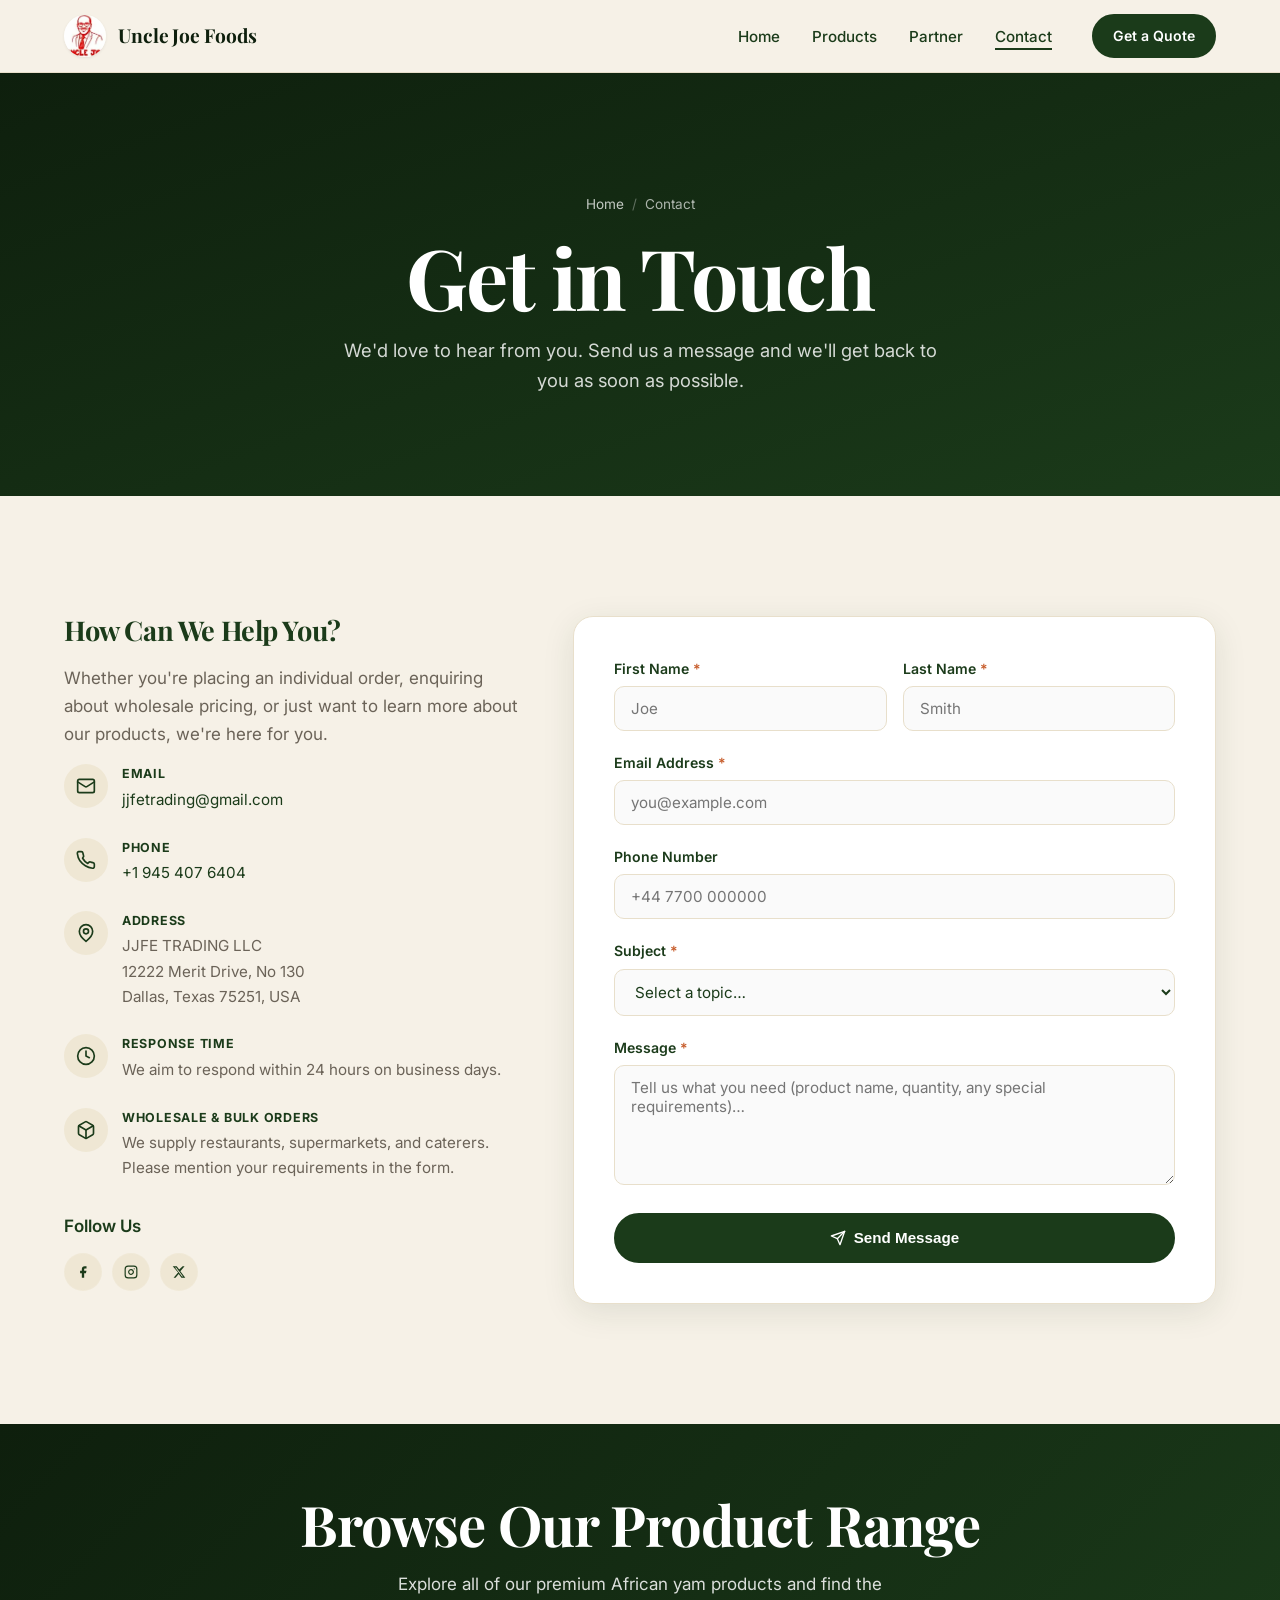
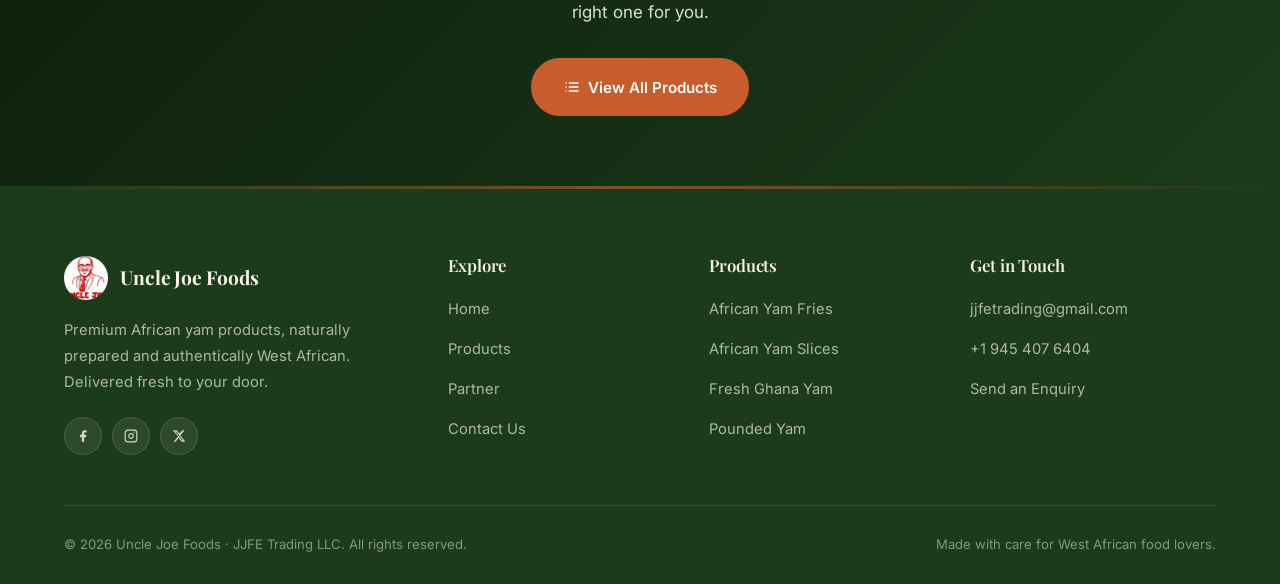
==== commit 99e01e05: "Performance: optimize images, add WebP, defer JS; redesign Why Choose Us cards; center partner cards" ====
--- a/contact.html
+++ b/contact.html
@@ -1,16 +1,26 @@
-<!DOCTYPE html>
+﻿<!DOCTYPE html>
 <html lang="en">
 <head>
   <meta charset="UTF-8" />
   <meta name="viewport" content="width=device-width, initial-scale=1.0" />
-  <title>Contact Us — Uncle Joe Foods</title>
+  <title>Contact Us  |  Uncle Joe Foods</title>
   <meta name="description" content="Get in touch with Uncle Joe Foods to place an order, ask about our African yam products, or enquire about wholesale pricing." />
+
+  <link rel="icon" type="image/webp" href="images/logo-nav.webp" />
+  <link rel="alternate icon" type="image/jpeg" href="images/logo-nav.jpg" />
+  <link rel="apple-touch-icon" href="images/logo.jpg" />
+  <meta property="og:type" content="website" />
+  <meta property="og:title" content="Contact Us | Uncle Joe Foods" />
+  <meta property="og:description" content="Send us a message and we'll get back to you within 24 hours on business days." />
+  <meta property="og:image" content="images/farm-photo-1.jpg" />
+  <meta name="twitter:card" content="summary_large_image" />
+  <meta name="theme-color" content="#2e7d32" />
 
   <link rel="preconnect" href="https://fonts.googleapis.com" />
   <link rel="preconnect" href="https://fonts.gstatic.com" crossorigin />
   <link href="https://fonts.googleapis.com/css2?family=Inter:wght@400;500;600;700&family=Playfair+Display:wght@600;700&display=swap" rel="stylesheet" />
-  <link rel="stylesheet" href="https://cdnjs.cloudflare.com/ajax/libs/font-awesome/6.5.0/css/all.min.css" />
-  <link rel="stylesheet" href="css/style.css" />
+
+  <link rel="stylesheet" href="css/style.css?v=2" />
 
   <style>
     /* ── Success message ── */
@@ -43,8 +53,11 @@
     <div class="container nav-inner">
 
       <a href="index.html" class="nav-logo" aria-label="Uncle Joe Foods Home">
-        <img src="images/logo.jpg" alt="Uncle Joe Foods Logo" />
-        <span class="nav-logo-text">Uncle Joe Foods<span>Premium African Yam</span></span>
+        <picture>
+          <source srcset="images/logo-nav.webp" type="image/webp" />
+          <img src="images/logo-nav.jpg" alt="Uncle Joe Foods Logo" width="80" height="96" decoding="async" />
+        </picture>
+        <span class="nav-logo-text">Uncle Joe Foods</span>
       </a>
 
       <nav aria-label="Main navigation">
@@ -87,10 +100,10 @@
         <!-- ─── Info Side ─── -->
         <div class="contact-info reveal">
           <h3>How Can We Help You?</h3>
-          <p>Whether you're placing an individual order, enquiring about wholesale pricing, or just want to learn more about our products — we're here for you.</p>
-
-          <div class="contact-item">
-            <div class="contact-item__icon"><i class="fas fa-envelope"></i></div>
+          <p>Whether you're placing an individual order, enquiring about wholesale pricing, or just want to learn more about our products, we're here for you.</p>
+
+          <div class="contact-item">
+            <div class="contact-item__icon"><svg xmlns="http://www.w3.org/2000/svg" width="20" height="20" viewBox="0 0 24 24" fill="none" stroke="currentColor" stroke-width="2" stroke-linecap="round" stroke-linejoin="round" aria-hidden="true"><rect width="20" height="16" x="2" y="4" rx="2"/><path d="m22 7-8.97 5.7a1.94 1.94 0 0 1-2.06 0L2 7"/></svg></div>
             <div>
               <p class="contact-item__label">Email</p>
               <p class="contact-item__value"><a href="mailto:jjfetrading@gmail.com" style="color:var(--clr-primary);">jjfetrading@gmail.com</a></p>
@@ -98,7 +111,7 @@
           </div>
 
           <div class="contact-item">
-            <div class="contact-item__icon"><i class="fas fa-phone"></i></div>
+            <div class="contact-item__icon"><svg xmlns="http://www.w3.org/2000/svg" width="20" height="20" viewBox="0 0 24 24" fill="none" stroke="currentColor" stroke-width="2" stroke-linecap="round" stroke-linejoin="round" aria-hidden="true"><path d="M22 16.92v3a2 2 0 0 1-2.18 2 19.79 19.79 0 0 1-8.63-3.07A19.5 19.5 0 0 1 4.69 13a19.79 19.79 0 0 1-3.07-8.67A2 2 0 0 1 3.34 2h3a2 2 0 0 1 2 1.72c.127.96.361 1.903.7 2.81a2 2 0 0 1-.45 2.11L7.91 9.91a16 16 0 0 0 6.18 6.18l1.27-1.27a2 2 0 0 1 2.11-.45c.907.339 1.85.573 2.81.7A2 2 0 0 1 22 16.92z"/></svg></div>
             <div>
               <p class="contact-item__label">Phone</p>
               <p class="contact-item__value"><a href="tel:+19454076404" style="color:var(--clr-primary);">+1 945 407 6404</a></p>
@@ -106,7 +119,7 @@
           </div>
 
           <div class="contact-item">
-            <div class="contact-item__icon"><i class="fas fa-map-marker-alt"></i></div>
+            <div class="contact-item__icon"><svg xmlns="http://www.w3.org/2000/svg" width="20" height="20" viewBox="0 0 24 24" fill="none" stroke="currentColor" stroke-width="2" stroke-linecap="round" stroke-linejoin="round" aria-hidden="true"><path d="M20 10c0 6-8 12-8 12s-8-6-8-12a8 8 0 0 1 16 0Z"/><circle cx="12" cy="10" r="3"/></svg></div>
             <div>
               <p class="contact-item__label">Address</p>
               <p class="contact-item__value">JJFE TRADING LLC<br/>12222 Merit Drive, No 130<br/>Dallas, Texas 75251, USA</p>
@@ -114,7 +127,7 @@
           </div>
 
           <div class="contact-item">
-            <div class="contact-item__icon"><i class="fas fa-clock"></i></div>
+            <div class="contact-item__icon"><svg xmlns="http://www.w3.org/2000/svg" width="20" height="20" viewBox="0 0 24 24" fill="none" stroke="currentColor" stroke-width="2" stroke-linecap="round" stroke-linejoin="round" aria-hidden="true"><circle cx="12" cy="12" r="10"/><polyline points="12 6 12 12 16 14"/></svg></div>
             <div>
               <p class="contact-item__label">Response Time</p>
               <p class="contact-item__value">We aim to respond within 24 hours on business days.</p>
@@ -122,7 +135,7 @@
           </div>
 
           <div class="contact-item">
-            <div class="contact-item__icon"><i class="fas fa-boxes"></i></div>
+            <div class="contact-item__icon"><svg xmlns="http://www.w3.org/2000/svg" width="20" height="20" viewBox="0 0 24 24" fill="none" stroke="currentColor" stroke-width="2" stroke-linecap="round" stroke-linejoin="round" aria-hidden="true"><path d="M21 16V8a2 2 0 0 0-1-1.73l-7-4a2 2 0 0 0-2 0l-7 4A2 2 0 0 0 3 8v8a2 2 0 0 0 1 1.73l7 4a2 2 0 0 0 2 0l7-4A2 2 0 0 0 21 16z"/><polyline points="3.27 6.96 12 12.01 20.73 6.96"/><line x1="12" x2="12" y1="22.08" y2="12"/></svg></div>
             <div>
               <p class="contact-item__label">Wholesale &amp; Bulk Orders</p>
               <p class="contact-item__value">We supply restaurants, supermarkets, and caterers. Please mention your requirements in the form.</p>
@@ -133,9 +146,9 @@
           <div style="margin-top: 2rem;">
             <p style="font-weight:600; color:var(--clr-text); margin-bottom:.8rem;">Follow Us</p>
             <div style="display:flex; gap:10px;">
-              <a href="#" class="social-link" aria-label="Facebook" style="background:var(--clr-bg-light); color:var(--clr-primary);"><i class="fab fa-facebook-f"></i></a>
-              <a href="#" class="social-link" aria-label="Instagram" style="background:var(--clr-bg-light); color:var(--clr-primary);"><i class="fab fa-instagram"></i></a>
-              <a href="#" class="social-link" aria-label="Twitter" style="background:var(--clr-bg-light); color:var(--clr-primary);"><i class="fab fa-x-twitter"></i></a>
+              <a href="#" class="social-link" aria-label="Facebook" style="background:var(--clr-bg-light); color:var(--clr-primary);"><svg xmlns="http://www.w3.org/2000/svg" width="14" height="14" viewBox="0 0 24 24" fill="currentColor" aria-hidden="true"><path d="M18 2h-3a5 5 0 0 0-5 5v3H7v4h3v8h4v-8h3l1-4h-4V7a1 1 0 0 1 1-1h3z"/></svg></a>
+              <a href="#" class="social-link" aria-label="Instagram" style="background:var(--clr-bg-light); color:var(--clr-primary);"><svg xmlns="http://www.w3.org/2000/svg" width="14" height="14" viewBox="0 0 24 24" fill="none" stroke="currentColor" stroke-width="2" stroke-linecap="round" stroke-linejoin="round" aria-hidden="true"><rect width="20" height="20" x="2" y="2" rx="5" ry="5"/><path d="M16 11.37A4 4 0 1 1 12.63 8 4 4 0 0 1 16 11.37z"/><line x1="17.5" x2="17.51" y1="6.5" y2="6.5"/></svg></a>
+              <a href="#" class="social-link" aria-label="Twitter" style="background:var(--clr-bg-light); color:var(--clr-primary);"><svg xmlns="http://www.w3.org/2000/svg" width="14" height="14" viewBox="0 0 24 24" fill="currentColor" aria-hidden="true"><path d="M18.244 2.25h3.308l-7.227 8.26 8.502 11.24H16.17l-4.714-6.231-5.401 6.231H2.746l7.73-8.835L1.254 2.25H8.08l4.258 5.63 5.906-5.63Zm-1.161 17.52h1.833L7.084 4.126H5.117z"/></svg></a>
             </div>
           </div>
         </div>
@@ -145,7 +158,7 @@
           <form class="contact-form" id="contactForm" novalidate>
 
             <div class="form-success" id="formSuccess" role="alert">
-              <i class="fas fa-check-circle"></i>
+              <svg xmlns="http://www.w3.org/2000/svg" width="16" height="16" viewBox="0 0 24 24" fill="none" stroke="currentColor" stroke-width="2" stroke-linecap="round" stroke-linejoin="round" aria-hidden="true"><path d="M22 11.08V12a10 10 0 1 1-5.93-9.14"/><path d="m9 11 3 3L22 4"/></svg>
               Thank you! Your message has been sent. We'll be in touch shortly.
             </div>
 
@@ -184,11 +197,11 @@
 
             <div class="form-group">
               <label for="message">Message <span style="color:var(--clr-accent);">*</span></label>
-              <textarea id="message" name="message" placeholder="Tell us what you need — product name, quantity, any special requirements…" required minlength="20"></textarea>
-            </div>
-
-            <button type="submit" class="btn btn-primary" style="width:100%; justify-content:center;">
-              <i class="fas fa-paper-plane"></i> Send Message
+              <textarea id="message" name="message" placeholder="Tell us what you need (product name, quantity, any special requirements)…" required minlength="20"></textarea>
+            </div>
+
+            <button type="submit" class="btn btn-primary btn-magnetic" style="width:100%; justify-content:center;">
+              <svg xmlns="http://www.w3.org/2000/svg" width="16" height="16" viewBox="0 0 24 24" fill="none" stroke="currentColor" stroke-width="2" stroke-linecap="round" stroke-linejoin="round" aria-hidden="true"><path d="m22 2-7 20-4-9-9-4Z"/><path d="M22 2 11 13"/></svg> Send Message
             </button>
 
           </form>
@@ -206,7 +219,7 @@
       <p>Explore all of our premium African yam products and find the right one for you.</p>
       <div class="cta-banner__actions">
         <a href="products.html" class="btn btn-accent">
-          <i class="fas fa-list"></i> View All Products
+          <svg xmlns="http://www.w3.org/2000/svg" width="16" height="16" viewBox="0 0 24 24" fill="none" stroke="currentColor" stroke-width="2" stroke-linecap="round" stroke-linejoin="round" aria-hidden="true"><line x1="8" x2="21" y1="6" y2="6"/><line x1="8" x2="21" y1="12" y2="12"/><line x1="8" x2="21" y1="18" y2="18"/><line x1="3" x2="3.01" y1="6" y2="6"/><line x1="3" x2="3.01" y1="12" y2="12"/><line x1="3" x2="3.01" y1="18" y2="18"/></svg> View All Products
         </a>
       </div>
     </div>
@@ -215,24 +228,32 @@
 
   <!-- ════════════════════ FOOTER ════════════════════ -->
   <footer class="site-footer" aria-label="Site footer">
+
     <div class="container">
       <div class="footer-grid">
 
         <div class="footer-brand">
-          <img src="images/logo.jpg" alt="Uncle Joe Foods" />
-          <p>Premium African yam products — naturally prepared, authentically West African. Delivered fresh to your door.</p>
-          <div class="social-links" style="margin-top:16px;">
-            <a href="#" class="social-link" aria-label="Facebook"><i class="fab fa-facebook-f"></i></a>
-            <a href="#" class="social-link" aria-label="Instagram"><i class="fab fa-instagram"></i></a>
-            <a href="#" class="social-link" aria-label="Twitter"><i class="fab fa-x-twitter"></i></a>
+          <a href="index.html" class="footer-logo" aria-label="Uncle Joe Foods Home">
+            <picture>
+              <source srcset="images/logo-nav.webp" type="image/webp" />
+              <img src="images/logo-nav.jpg" alt="" width="80" height="96" loading="lazy" decoding="async" />
+            </picture>
+            <span>Uncle Joe Foods</span>
+          </a>
+          <p>Premium African yam products, naturally prepared and authentically West African. Delivered fresh to your door.</p>
+          <div class="social-links">
+            <a href="#" class="social-link" aria-label="Facebook"><svg xmlns="http://www.w3.org/2000/svg" width="14" height="14" viewBox="0 0 24 24" fill="currentColor" aria-hidden="true"><path d="M18 2h-3a5 5 0 0 0-5 5v3H7v4h3v8h4v-8h3l1-4h-4V7a1 1 0 0 1 1-1h3z"/></svg></a>
+            <a href="#" class="social-link" aria-label="Instagram"><svg xmlns="http://www.w3.org/2000/svg" width="14" height="14" viewBox="0 0 24 24" fill="none" stroke="currentColor" stroke-width="2" stroke-linecap="round" stroke-linejoin="round" aria-hidden="true"><rect width="20" height="20" x="2" y="2" rx="5" ry="5"/><path d="M16 11.37A4 4 0 1 1 12.63 8 4 4 0 0 1 16 11.37z"/><line x1="17.5" x2="17.51" y1="6.5" y2="6.5"/></svg></a>
+            <a href="#" class="social-link" aria-label="Twitter"><svg xmlns="http://www.w3.org/2000/svg" width="14" height="14" viewBox="0 0 24 24" fill="currentColor" aria-hidden="true"><path d="M18.244 2.25h3.308l-7.227 8.26 8.502 11.24H16.17l-4.714-6.231-5.401 6.231H2.746l7.73-8.835L1.254 2.25H8.08l4.258 5.63 5.906-5.63Zm-1.161 17.52h1.833L7.084 4.126H5.117z"/></svg></a>
           </div>
         </div>
 
         <div class="footer-col">
-          <h4>Quick Links</h4>
+          <h4>Explore</h4>
           <ul>
             <li><a href="index.html">Home</a></li>
             <li><a href="products.html">Products</a></li>
+            <li><a href="partner.html">Partner</a></li>
             <li><a href="contact.html">Contact Us</a></li>
           </ul>
         </div>
@@ -251,6 +272,7 @@
           <h4>Get in Touch</h4>
           <ul>
             <li><a href="mailto:jjfetrading@gmail.com">jjfetrading@gmail.com</a></li>
+            <li><a href="tel:+19454076404">+1 945 407 6404</a></li>
             <li><a href="contact.html">Send an Enquiry</a></li>
           </ul>
         </div>
@@ -258,12 +280,12 @@
       </div>
 
       <div class="footer-bottom">
-        <span>© <span id="year"></span> Uncle Joe Foods / JJFE Trading LLC. All rights reserved.</span>
-        <span>Made with ♥ for West African food lovers</span>
+        <span>© <span id="year"></span> Uncle Joe Foods · JJFE Trading LLC. All rights reserved.</span>
+        <span>Made with care for West African food lovers.</span>
       </div>
     </div>
   </footer>
 
-  <script src="js/main.js"></script>
+  <script src="js/main.js" defer></script>
 </body>
 </html>
--- a/css/style.css
+++ b/css/style.css
@@ -4,29 +4,58 @@
 
 /* ── Custom Properties ───────────────────────────────────── */
 :root {
-  --clr-primary:    #2e7d32;   /* forest green  */
-  --clr-primary-dk: #1b5e20;   /* dark green    */
-  --clr-primary-lt: #4caf50;   /* light green   */
-  --clr-accent:     #e65100;   /* burnt orange  */
-  --clr-accent-lt:  #ff6d00;
-  --clr-text:       #1a1a1a;
-  --clr-text-muted: #555;
-  --clr-bg:         #ffffff;
-  --clr-bg-light:   #f1f8e9;
-  --clr-bg-dark:    #1b5e20;
-  --clr-border:     #dcedc8;
+  /* Editorial palette: cream + deep forest + terracotta */
+  --clr-cream:        #F6F1E7;
+  --clr-cream-dk:     #EFE7D4;
+  --clr-paper:        #FFFFFF;
+  --clr-forest:       #1B3B1A;
+  --clr-forest-dk:    #0E1F0D;
+  --clr-forest-lt:    #2E7D32;
+  --clr-terracotta:   #C75D2C;
+  --clr-terracotta-lt:#E37A47;
+
+  --clr-primary:    var(--clr-forest);
+  --clr-primary-dk: var(--clr-forest-dk);
+  --clr-primary-lt: var(--clr-forest-lt);
+  --clr-accent:     var(--clr-terracotta);
+  --clr-accent-lt:  var(--clr-terracotta-lt);
+
+  --clr-text:       var(--clr-forest);
+  --clr-text-muted: #6B6358;
+  --clr-bg:         var(--clr-cream);
+  --clr-bg-light:   var(--clr-cream-dk);
+  --clr-bg-dark:    var(--clr-forest-dk);
+  --clr-border:     #E8DFCB;
 
   --font-heading: 'Playfair Display', Georgia, serif;
   --font-body:    'Inter', 'Segoe UI', Arial, sans-serif;
 
-  --shadow-sm: 0 2px 8px rgba(0,0,0,.08);
-  --shadow-md: 0 6px 24px rgba(0,0,0,.12);
-  --shadow-lg: 0 12px 40px rgba(0,0,0,.16);
-
-  --radius:    8px;
-  --radius-lg: 16px;
-  --max-w:     1200px;
-  --transition: .25s ease;
+  --shadow-sm: 0 2px 8px rgba(27,59,26,.08);
+  --shadow-md: 0 8px 32px rgba(27,59,26,.10);
+  --shadow-lg: 0 20px 60px rgba(27,59,26,.16);
+
+  --radius:    10px;
+  --radius-lg: 20px;
+  --radius-xl: 32px;
+  --max-w:     1240px;
+
+  --ease-out-expo: cubic-bezier(0.16, 1, 0.3, 1);
+  --ease-apple:    cubic-bezier(0.25, 0.1, 0.25, 1);
+  --transition: .35s var(--ease-apple);
+}
+
+/* ── View Transitions API (cross-page fades, Chromium) ──── */
+@view-transition { navigation: auto; }
+::view-transition-old(root),
+::view-transition-new(root) {
+  animation-duration: .35s;
+  animation-timing-function: cubic-bezier(0.25, 0.1, 0.25, 1);
+}
+
+/* ── Initial page-load fade ─────────────────────────────── */
+@keyframes ujfPageFadeIn {
+  from { opacity: 0; }
+  to   { opacity: 1; }
 }
 
 /* ── Reset / Base ────────────────────────────────────────── */
@@ -39,23 +68,43 @@
   color: var(--clr-text);
   background: var(--clr-bg);
   line-height: 1.65;
-  font-size: 16px;
+  font-size: 17px;
+  -webkit-font-smoothing: antialiased;
+  -moz-osx-font-smoothing: grayscale;
+  animation: ujfPageFadeIn .5s var(--ease-out-expo) both;
 }
 
 img { max-width: 100%; height: auto; display: block; }
 a  { color: inherit; text-decoration: none; }
 ul { list-style: none; }
 
+::selection { background: var(--clr-accent); color: #fff; }
+
 /* ── Typography ──────────────────────────────────────────── */
 h1, h2, h3, h4 {
   font-family: var(--font-heading);
-  line-height: 1.2;
+  line-height: 1.08;
   color: var(--clr-text);
-}
-h1 { font-size: clamp(2rem, 5vw, 3.5rem); }
-h2 { font-size: clamp(1.6rem, 3.5vw, 2.6rem); }
-h3 { font-size: clamp(1.2rem, 2.5vw, 1.8rem); }
-h4 { font-size: 1.1rem; }
+  letter-spacing: -.015em;
+}
+h1 { font-size: clamp(2.5rem, 7vw, 5.25rem); letter-spacing: -.025em; }
+h2 { font-size: clamp(1.85rem, 4.5vw, 3.5rem); }
+h3 { font-size: clamp(1.2rem, 2.4vw, 1.7rem); }
+h4 { font-size: 1.05rem; }
+
+.display-1 {
+  font-family: var(--font-heading);
+  font-size: clamp(3rem, 9.5vw, 7rem);
+  line-height: .98;
+  letter-spacing: -.035em;
+  font-weight: 700;
+  color: var(--clr-text);
+}
+.display-1 em {
+  font-style: italic;
+  color: var(--clr-accent);
+  font-weight: 600;
+}
 
 p { margin-bottom: 1rem; color: var(--clr-text-muted); }
 p:last-child { margin-bottom: 0; }
@@ -67,7 +116,7 @@
   margin-inline: auto;
 }
 
-.section { padding: 80px 0; }
+.section { padding: 120px 0; }
 .section--dark {
   background: var(--clr-bg-dark);
   color: #fff;
@@ -79,16 +128,18 @@
 
 .section-header {
   text-align: center;
-  margin-bottom: 50px;
+  margin-bottom: 64px;
+  max-width: 720px;
+  margin-inline: auto;
 }
 .section-header .eyebrow {
   display: inline-block;
-  font-size: .85rem;
+  font-size: .78rem;
   font-weight: 700;
-  letter-spacing: .12em;
+  letter-spacing: .14em;
   text-transform: uppercase;
-  color: var(--clr-primary);
-  margin-bottom: .5rem;
+  color: var(--clr-accent);
+  margin-bottom: .9rem;
 }
 .section--dark .section-header .eyebrow { color: #a5d6a7; }
 
@@ -152,8 +203,10 @@
   position: sticky;
   top: 0;
   z-index: 999;
-  background: #fff;
-  box-shadow: var(--shadow-sm);
+  background: rgba(246, 241, 231, .85);
+  backdrop-filter: saturate(180%) blur(14px);
+  -webkit-backdrop-filter: saturate(180%) blur(14px);
+  border-bottom: 1px solid var(--clr-border);
 }
 
 .nav-inner {
@@ -164,9 +217,15 @@
 }
 
 .nav-logo img {
-  height: 52px;
-  width: auto;
-  object-fit: contain;
+  /* Round badge icon — crop to top portion to show character art,
+     hiding "YAM CHIPS" baked-in text from the lower part of the source. */
+  width: 42px;
+  height: 42px;
+  border-radius: 50%;
+  object-fit: cover;
+  object-position: center 30%;
+  flex-shrink: 0;
+  box-shadow: 0 1px 3px rgba(0,0,0,.08);
 }
 
 .nav-links {
@@ -174,14 +233,14 @@
   align-items: center;
   gap: 2rem;
 }
-.nav-links a {
+.nav-links a:not(.btn) {
   font-weight: 500;
   font-size: .95rem;
   color: var(--clr-text);
   position: relative;
   transition: color var(--transition);
 }
-.nav-links a::after {
+.nav-links a:not(.btn)::after {
   content: '';
   position: absolute;
   bottom: -4px; left: 0;
@@ -189,11 +248,15 @@
   background: var(--clr-primary);
   transition: width var(--transition);
 }
-.nav-links a:hover,
-.nav-links a.active { color: var(--clr-primary); }
-.nav-links a:hover::after,
-.nav-links a.active::after { width: 100%; }
-.nav-links .btn { margin-left: .5rem; }
+.nav-links a:not(.btn):hover,
+.nav-links a:not(.btn).active { color: var(--clr-primary); }
+.nav-links a:not(.btn):hover::after,
+.nav-links a:not(.btn).active::after { width: 100%; }
+.nav-links .btn {
+  margin-left: .5rem;
+  padding: .55rem 1.2rem;
+  font-size: .88rem;
+}
 
 .nav-toggle {
   display: none;
@@ -214,63 +277,135 @@
 .nav-toggle.open span:nth-child(2) { opacity: 0; }
 .nav-toggle.open span:nth-child(3) { transform: translateY(-7px) rotate(-45deg); }
 
-/* ── Hero ────────────────────────────────────────────────── */
+/* ── Hero (full-bleed editorial with text overlay) ───────── */
 .hero {
   position: relative;
-  min-height: 90vh;
+  background: #1a1a1a;
+  min-height: clamp(620px, 92vh, 880px);
+  padding: 140px 0 110px;
+  overflow: hidden;
+  isolation: isolate;
   display: flex;
   align-items: center;
-  overflow: hidden;
+}
+.hero-bg-stack {
+  position: absolute;
+  inset: 0;
+  z-index: 0;
+  will-change: transform;
 }
 .hero-bg {
   position: absolute;
   inset: 0;
   background-size: cover;
-  background-position: center;
-  filter: brightness(.55);
-}
+  background-position: center 60%;
+  background-repeat: no-repeat;
+  opacity: 0;
+  transition: opacity 1.2s ease-in-out;
+  will-change: opacity;
+}
+.hero-bg.is-active { opacity: 1; }
+
+/* Readability scrim — vertical + left-side darken */
+.hero-scrim {
+  position: absolute;
+  inset: 0;
+  z-index: 1;
+  background:
+    linear-gradient(90deg, rgba(0,0,0,.62) 0%, rgba(0,0,0,.38) 45%, rgba(0,0,0,.15) 100%),
+    linear-gradient(180deg, rgba(0,0,0,.15) 0%, rgba(0,0,0,0) 35%, rgba(0,0,0,.45) 100%);
+  pointer-events: none;
+}
+
 .hero-content {
   position: relative;
-  z-index: 1;
-  color: #fff;
-  max-width: 680px;
+  z-index: 2;
+  max-width: 720px;
+  color: #fff;
 }
 .hero-content .eyebrow {
-  display: inline-block;
-  background: rgba(255,255,255,.15);
-  border: 1px solid rgba(255,255,255,.35);
-  color: #fff;
-  font-size: .8rem;
-  font-weight: 700;
-  letter-spacing: .12em;
+  display: inline-flex;
+  align-items: center;
+  gap: .5rem;
+  background: rgba(255,255,255,.08);
+  backdrop-filter: blur(8px);
+  -webkit-backdrop-filter: blur(8px);
+  border: 1px solid rgba(255,255,255,.22);
+  color: #fff;
+  font-size: .76rem;
+  font-weight: 600;
+  letter-spacing: .14em;
   text-transform: uppercase;
-  padding: .3rem .9rem;
+  padding: .5rem 1.05rem;
   border-radius: 50px;
-  margin-bottom: 1.2rem;
-}
-.hero-content h1 { color: #fff; margin-bottom: 1.2rem; }
-.hero-content p   { color: rgba(255,255,255,.88); font-size: 1.1rem; margin-bottom: 2rem; }
+  margin-bottom: 1.6rem;
+}
+.hero-content h1,
+.hero-content .display-1 {
+  color: #fff;
+  margin-bottom: 1.4rem;
+  text-shadow: 0 2px 20px rgba(0,0,0,.35);
+}
+.hero-content .display-1 em {
+  color: #F4B26A; /* lighter terracotta-gold for legibility on photo */
+  font-style: italic;
+}
+.hero-content p {
+  color: rgba(255,255,255,.88);
+  font-size: 1.18rem;
+  max-width: 540px;
+  margin-bottom: 2.2rem;
+  text-shadow: 0 1px 12px rgba(0,0,0,.4);
+}
 .hero-actions { display: flex; gap: 1rem; flex-wrap: wrap; }
+
+/* Ghost button — for image overlays */
+.btn-ghost {
+  background: rgba(255,255,255,.08);
+  backdrop-filter: blur(10px);
+  -webkit-backdrop-filter: blur(10px);
+  border: 1px solid rgba(255,255,255,.4);
+  color: #fff;
+}
+.btn-ghost:hover {
+  background: rgba(255,255,255,.18);
+  border-color: rgba(255,255,255,.7);
+  color: #fff;
+}
+
+.visually-hidden {
+  position: absolute;
+  width: 1px; height: 1px;
+  padding: 0; margin: -1px;
+  overflow: hidden; clip: rect(0,0,0,0);
+  white-space: nowrap; border: 0;
+}
 
 /* Slider dots */
 .hero-dots {
   position: absolute;
-  bottom: 28px;
+  bottom: 30px;
   left: 50%;
   transform: translateX(-50%);
   display: flex;
-  gap: 8px;
-  z-index: 2;
+  gap: 10px;
+  z-index: 3;
 }
 .hero-dots button {
   width: 10px; height: 10px;
   border-radius: 50%;
-  border: 2px solid #fff;
+  border: 1.5px solid #fff;
   background: transparent;
   cursor: pointer;
-  transition: background var(--transition);
-}
+  transition: background var(--transition), transform var(--transition);
+}
+.hero-dots button:hover { transform: scale(1.2); }
 .hero-dots button.active { background: #fff; }
+
+@media (max-width: 900px) {
+  .hero { min-height: 78vh; padding: 110px 0 80px; }
+  .hero-content p { font-size: 1.05rem; }
+}
 
 /* ── Products Grid ───────────────────────────────────────── */
 .products-grid {
@@ -396,37 +531,91 @@
   color: #fff;
 }
 
-/* ── Why Choose Us / Features ────────────────────────────── */
+/* ── Why Choose Us / Features (color-block cards) ──────── */
 .features-grid {
   display: grid;
-  grid-template-columns: repeat(auto-fill, minmax(220px, 1fr));
-  gap: 30px;
+  grid-template-columns: repeat(4, minmax(0, 1fr));
+  gap: 24px;
+  max-width: 1100px;
+  margin-inline: auto;
+  padding-top: 8px;
 }
 .feature-card {
-  text-align: center;
-  padding: 32px 24px;
-  border-radius: var(--radius-lg);
   background: #fff;
+  border-radius: 28px;
+  overflow: hidden;
   box-shadow: var(--shadow-sm);
   border: 1px solid var(--clr-border);
+  display: flex;
+  flex-direction: column;
+  text-align: center;
   transition: box-shadow var(--transition), transform var(--transition);
 }
 .feature-card:hover {
   box-shadow: var(--shadow-md);
-  transform: translateY(-3px);
+  transform: translateY(-4px);
+}
+.feature-card__top {
+  position: relative;
+  padding: 26px 20px 56px;
+  color: #fff;
+}
+.feature-card__top h3 {
+  color: #fff;
+  font-size: 1.1rem;
+  line-height: 1.25;
+  margin: 0 0 4px;
+}
+.feature-card__sub {
+  display: block;
+  font-size: .8rem;
+  color: rgba(255, 255, 255, .85);
+  letter-spacing: .02em;
+  margin-bottom: 18px;
+  font-family: var(--font-body);
 }
 .feature-card__icon {
-  width: 56px; height: 56px;
+  width: 104px;
+  height: 104px;
   border-radius: 50%;
-  background: var(--clr-bg-light);
+  background: #fff;
+  margin: 0 auto -52px;
   display: flex;
   align-items: center;
   justify-content: center;
-  margin: 0 auto 16px;
-  font-size: 1.6rem;
-}
-.feature-card h3 { font-size: 1.05rem; margin-bottom: .5rem; color: var(--clr-text); }
-.feature-card p  { font-size: .88rem; }
+  font-size: 2.4rem;
+  border: 5px solid rgba(255, 255, 255, .55);
+  box-shadow: 0 8px 20px rgba(0, 0, 0, .12);
+}
+.feature-card__body {
+  padding: 68px 20px 28px;
+  color: var(--clr-text-muted);
+}
+.feature-card__body p {
+  font-size: .9rem;
+  line-height: 1.6;
+  margin: 0;
+}
+
+/* Color variants */
+.feature-card--green  .feature-card__top { background: var(--clr-forest-lt); }
+.feature-card--terra  .feature-card__top { background: var(--clr-terracotta); }
+.feature-card--gold   .feature-card__top { background: #C9962F; }
+.feature-card--forest .feature-card__top { background: var(--clr-forest); }
+
+@media (max-width: 900px) {
+  .features-grid {
+    grid-template-columns: repeat(2, minmax(0, 1fr));
+    max-width: 620px;
+    gap: 20px;
+  }
+}
+@media (max-width: 480px) {
+  .features-grid {
+    grid-template-columns: minmax(0, 320px);
+    justify-content: center;
+  }
+}
 
 /* ── About Strip ─────────────────────────────────────────── */
 .about-strip {
@@ -494,12 +683,12 @@
 /* ── Page Hero (inner pages) ─────────────────────────────── */
 .page-hero {
   background: linear-gradient(160deg, var(--clr-primary-dk) 0%, var(--clr-primary) 100%);
-  padding: 80px 0 70px;
+  padding: 120px 0 100px;
   text-align: center;
   color: #fff;
 }
 .page-hero h1 { color: #fff; margin-bottom: .8rem; }
-.page-hero p  { color: rgba(255,255,255,.82); font-size: 1.1rem; }
+.page-hero p  { color: rgba(255,255,255,.82); font-size: 1.15rem; max-width: 600px; margin-inline: auto; }
 .breadcrumb {
   display: flex;
   align-items: center;
@@ -575,80 +764,184 @@
 
 /* ── Footer ──────────────────────────────────────────────── */
 .site-footer {
-  background: #111;
-  color: rgba(255,255,255,.7);
-  padding: 60px 0 0;
-}
+  background: var(--clr-primary);   /* forest green — on-brand */
+  color: rgba(246, 241, 231, .72);  /* warm cream-tinted body */
+  position: relative;
+  overflow: hidden;
+}
+.site-footer::before {
+  /* subtle terracotta accent line at the very top */
+  content: '';
+  position: absolute;
+  top: 0; left: 0; right: 0;
+  height: 3px;
+  background: linear-gradient(90deg, transparent 0%, var(--clr-accent, #C75D2C) 50%, transparent 100%);
+  opacity: .6;
+}
+
+/* CTA strip */
+.footer-cta {
+  border-bottom: 1px solid rgba(246, 241, 231, .12);
+}
+.footer-cta__inner {
+  display: flex;
+  align-items: center;
+  justify-content: space-between;
+  gap: 2rem;
+  padding: 70px 0;
+  flex-wrap: wrap;
+}
+.footer-cta__eyebrow {
+  font-size: .76rem;
+  font-weight: 600;
+  letter-spacing: .16em;
+  text-transform: uppercase;
+  color: rgba(246, 241, 231, .55);
+  margin: 0 0 .9rem;
+}
+.footer-cta__title {
+  font-family: var(--font-heading);
+  font-size: clamp(1.8rem, 3.2vw, 2.6rem);
+  font-weight: 600;
+  line-height: 1.12;
+  letter-spacing: -.015em;
+  color: var(--clr-bg);
+  margin: 0;
+}
+.footer-cta__title em {
+  font-style: italic;
+  color: #F4B26A; /* warm gold accent */
+  font-weight: 600;
+}
+.footer-cta .btn-primary {
+  background: var(--clr-bg);
+  color: var(--clr-primary);
+  border-color: var(--clr-bg);
+}
+.footer-cta .btn-primary:hover {
+  background: #fff;
+  color: var(--clr-primary-dk);
+  border-color: #fff;
+}
+
 .footer-grid {
   display: grid;
-  grid-template-columns: 2fr 1fr 1fr 1.4fr;
-  gap: 40px;
-  padding-bottom: 50px;
-  border-bottom: 1px solid rgba(255,255,255,.1);
-}
-.footer-brand img { height: 48px; margin-bottom: 16px; filter: brightness(0) invert(1); }
-.footer-brand p   { font-size: .88rem; line-height: 1.7; max-width: 280px; }
-.footer-col h4    { color: #fff; font-size: .9rem; font-weight: 700; text-transform: uppercase; letter-spacing: .08em; margin-bottom: 16px; }
-.footer-col ul    { display: flex; flex-direction: column; gap: 8px; }
-.footer-col ul a  { font-size: .88rem; color: rgba(255,255,255,.6); transition: color var(--transition); }
-.footer-col ul a:hover { color: #fff; }
-.footer-col .social-links { display: flex; gap: 10px; margin-top: 4px; }
+  grid-template-columns: 1.6fr 1fr 1fr 1.2fr;
+  gap: 56px;
+  padding: 70px 0 50px;
+  border-bottom: 1px solid rgba(246, 241, 231, .12);
+}
+
+/* Footer brand: round badge + wordmark, matching nav */
+.footer-logo {
+  display: inline-flex;
+  align-items: center;
+  gap: 12px;
+  text-decoration: none;
+  margin-bottom: 18px;
+}
+.footer-logo img {
+  width: 44px;
+  height: 44px;
+  border-radius: 50%;
+  object-fit: cover;
+  object-position: center 30%;
+  background: rgba(246, 241, 231, .08);
+}
+.footer-logo span {
+  font-family: var(--font-heading);
+  font-size: 1.2rem;
+  font-weight: 700;
+  color: var(--clr-bg);
+  white-space: nowrap;
+  letter-spacing: -.005em;
+}
+
+.footer-brand p {
+  font-size: .92rem;
+  line-height: 1.75;
+  max-width: 320px;
+  color: rgba(246, 241, 231, .68);
+}
+
+.footer-col h4 {
+  color: var(--clr-bg);
+  font-family: var(--font-heading);
+  font-size: 1.05rem;
+  font-weight: 600;
+  letter-spacing: -.005em;
+  text-transform: none;
+  margin-bottom: 20px;
+}
+.footer-col ul    { display: flex; flex-direction: column; gap: 12px; }
+.footer-col ul a  {
+  font-size: .92rem;
+  color: rgba(246, 241, 231, .68);
+  transition: color var(--transition), padding-left var(--transition);
+  position: relative;
+}
+.footer-col ul a:hover {
+  color: var(--clr-bg);
+  padding-left: 6px;
+}
+
+.social-links { display: flex; gap: 10px; margin-top: 22px; }
 .social-link {
-  width: 36px; height: 36px;
+  width: 38px; height: 38px;
   border-radius: 50%;
-  background: rgba(255,255,255,.1);
-  display: flex; align-items: center; justify-content: center;
-  font-size: .85rem;
-  color: rgba(255,255,255,.7);
-  transition: background var(--transition), color var(--transition);
-}
-.social-link:hover { background: var(--clr-primary); color: #fff; }
+  background: rgba(246, 241, 231, .08);
+  border: 1px solid rgba(246, 241, 231, .14);
+  display: inline-flex; align-items: center; justify-content: center;
+  color: rgba(246, 241, 231, .85);
+  transition: background var(--transition), color var(--transition), border-color var(--transition), transform var(--transition);
+}
+.social-link:hover {
+  background: var(--clr-bg);
+  color: var(--clr-primary);
+  border-color: var(--clr-bg);
+  transform: translateY(-2px);
+}
 
 .footer-bottom {
-  padding: 20px 0;
+  padding: 28px 0;
   display: flex;
   align-items: center;
   justify-content: space-between;
   font-size: .82rem;
-  color: rgba(255,255,255,.4);
+  color: rgba(246, 241, 231, .5);
   flex-wrap: wrap;
   gap: 8px;
 }
 
-/* ── Nav logo text label ─────────────────────────────────── */
+/* ── Nav logo wordmark ───────────────────────────────────── */
 .nav-logo {
-  display: flex;
+  display: inline-flex;
   align-items: center;
-  gap: 10px;
+  gap: 12px;
   text-decoration: none;
 }
+
 .nav-logo-text {
   font-family: var(--font-heading);
-  font-size: 1.15rem;
+  font-size: 1.2rem;
   font-weight: 700;
   color: var(--clr-primary-dk);
-  line-height: 1.15;
+  line-height: 1;
+  letter-spacing: -.005em;
   white-space: nowrap;
 }
-.nav-logo-text span {
-  display: block;
-  font-size: .7rem;
-  font-weight: 500;
-  letter-spacing: .08em;
-  text-transform: uppercase;
-  color: var(--clr-text-muted);
-  font-family: var(--font-body);
-}
-
-/* ── Benefits / Offerings Grid ───────────────────────────── */
+
+/* ── Benefits / Offerings Grid (4-up, centered) ──────────── */
 .benefits-grid {
   display: grid;
-  grid-template-columns: repeat(auto-fill, minmax(220px, 1fr));
-  gap: 24px;
+  grid-template-columns: repeat(4, minmax(0, 1fr));
+  gap: 28px;
+  max-width: 1120px;
+  margin-inline: auto;
 }
 .benefit-card {
   border-radius: var(--radius-lg);
-  padding: 28px 24px;
+  padding: 36px 30px;
   background: #fff;
   border-left: 4px solid var(--clr-primary);
   box-shadow: var(--shadow-sm);
@@ -658,15 +951,29 @@
   box-shadow: var(--shadow-md);
   transform: translateY(-3px);
 }
-.benefit-card__icon { font-size: 1.7rem; margin-bottom: 12px; }
-.benefit-card h3 { font-size: 1rem; margin-bottom: .5rem; color: var(--clr-primary-dk); }
-.benefit-card p  { font-size: .88rem; margin-bottom: 0; }
-
-/* ── Review cards ────────────────────────────────────────── */
+.benefit-card__icon { font-size: 1.85rem; margin-bottom: 14px; }
+.benefit-card h3 { font-size: 1.08rem; margin-bottom: .55rem; color: var(--clr-primary-dk); }
+.benefit-card p  { font-size: .92rem; line-height: 1.65; margin-bottom: 0; }
+@media (max-width: 1100px) {
+  .benefits-grid { grid-template-columns: repeat(2, minmax(0, 1fr)); max-width: 720px; }
+}
+@media (max-width: 600px) {
+  .benefits-grid { grid-template-columns: minmax(0, 1fr); max-width: 420px; }
+}
+
+/* ── Review cards (centered 3-up) ────────────────────────── */
 .reviews-grid {
   display: grid;
-  grid-template-columns: repeat(auto-fill, minmax(280px, 1fr));
-  gap: 24px;
+  grid-template-columns: repeat(3, minmax(0, 1fr));
+  gap: 28px;
+  max-width: 1080px;
+  margin-inline: auto;
+}
+@media (max-width: 1000px) {
+  .reviews-grid { grid-template-columns: repeat(2, minmax(0, 1fr)); max-width: 720px; }
+}
+@media (max-width: 640px) {
+  .reviews-grid { grid-template-columns: minmax(0, 1fr); max-width: 420px; }
 }
 .review-card {
   background: #fff;
@@ -692,8 +999,9 @@
 /* ── Partner page ────────────────────────────────────────── */
 .partner-types-grid {
   display: grid;
-  grid-template-columns: repeat(auto-fill, minmax(260px, 1fr));
+  grid-template-columns: repeat(auto-fit, minmax(260px, 340px));
   gap: 24px;
+  justify-content: center;
 }
 .partner-type-card {
   background: #fff;
@@ -716,12 +1024,17 @@
   gap: 0;
   position: relative;
 }
+/* Connector line aligned to the centres of the 3 step circles.
+   Each card occupies 33.33% of the grid; centre of the first card
+   sits at 16.66%, centre of the last sits at 83.33%. The line
+   stretches from one centre to the other, sitting behind the
+   step circles (z-index 0 vs the circles' implicit z-index 1). */
 .steps-grid::before {
   content: '';
   position: absolute;
-  top: 28px;
-  left: calc(16.66% + 20px);
-  right: calc(16.66% + 20px);
+  top: 28px;            /* aligns with vertical centre of 56px step circle */
+  left: 16.66%;
+  right: 16.66%;
   height: 2px;
   background: var(--clr-border);
   z-index: 0;
@@ -757,9 +1070,211 @@
 .reveal {
   opacity: 0;
   transform: translateY(28px);
-  transition: opacity .6s ease, transform .6s ease;
+  transition: opacity .8s var(--ease-out-expo), transform .8s var(--ease-out-expo);
 }
 .reveal.visible { opacity: 1; transform: none; }
+
+/* ── Marquee ────────────────────────────────────────────── */
+.marquee {
+  background: var(--clr-bg);
+  overflow: hidden;
+  border-top: 1px solid var(--clr-border);
+  border-bottom: 1px solid var(--clr-border);
+  padding: 1.6rem 0;
+}
+.marquee__track {
+  display: flex;
+  width: max-content;
+  animation: ujfMarquee 40s linear infinite;
+  font-family: var(--font-heading);
+  font-size: clamp(1.4rem, 3.5vw, 2.6rem);
+  color: var(--clr-primary);
+  white-space: nowrap;
+  font-style: italic;
+}
+.marquee__track > span { padding-right: 2rem; }
+.marquee__track > span > span.dot {
+  color: var(--clr-accent);
+  margin: 0 .5rem;
+  font-style: normal;
+}
+@keyframes ujfMarquee {
+  from { transform: translateX(0); }
+  to   { transform: translateX(-50%); }
+}
+
+/* ── Bento product grid (home) ──────────────────────────── */
+.bento-grid {
+  display: grid;
+  grid-template-columns: repeat(4, 1fr);
+  grid-auto-rows: 280px;
+  gap: 1rem;
+}
+.bento-grid > .bento-card:nth-child(1) { grid-column: span 2; grid-row: span 2; }
+.bento-grid > .bento-card:nth-child(2) { grid-column: span 2; grid-row: span 1; }
+.bento-grid > .bento-card:nth-child(3) { grid-column: span 1; grid-row: span 1; }
+.bento-grid > .bento-card:nth-child(4) { grid-column: span 1; grid-row: span 1; }
+
+.bento-card {
+  position: relative;
+  border-radius: var(--radius-lg);
+  overflow: hidden;
+  background: var(--clr-paper);
+  box-shadow: var(--shadow-sm);
+  transition: box-shadow var(--transition), transform var(--transition);
+  isolation: isolate;
+  display: block;
+}
+.bento-card:hover { box-shadow: var(--shadow-lg); transform: translateY(-4px); }
+.bento-card > img {
+  position: absolute; inset: 0;
+  width: 100%; height: 100%;
+  object-fit: cover;
+  transition: transform 1s var(--ease-out-expo);
+  z-index: -2;
+}
+.bento-card:hover > img { transform: scale(1.05); }
+.bento-card::after {
+  content: '';
+  position: absolute; inset: 0;
+  background: linear-gradient(180deg, rgba(0,0,0,0) 35%, rgba(14,31,13,.78) 100%);
+  z-index: -1;
+}
+.bento-card__badge {
+  position: absolute; top: 16px; left: 16px;
+  background: var(--clr-paper);
+  color: var(--clr-primary);
+  font-size: .7rem;
+  font-weight: 700;
+  letter-spacing: .1em;
+  text-transform: uppercase;
+  padding: .35rem .8rem;
+  border-radius: 50px;
+  z-index: 1;
+}
+.bento-card__body {
+  position: absolute;
+  inset: auto 0 0 0;
+  padding: 1.6rem 1.6rem 1.5rem;
+  color: #fff;
+}
+.bento-card__category {
+  font-size: .72rem;
+  font-weight: 700;
+  letter-spacing: .14em;
+  text-transform: uppercase;
+  color: rgba(255,255,255,.78);
+  margin-bottom: .4rem;
+}
+.bento-card h3 {
+  font-family: var(--font-heading);
+  font-size: clamp(1.1rem, 2vw, 1.5rem);
+  color: #fff;
+  margin-bottom: .6rem;
+  line-height: 1.15;
+}
+.bento-card--lg h3 { font-size: clamp(1.7rem, 3.5vw, 2.6rem); }
+.bento-card__cta {
+  display: inline-flex;
+  align-items: center;
+  gap: .4rem;
+  color: #fff;
+  font-weight: 600;
+  font-size: .88rem;
+  border-bottom: 1px solid rgba(255,255,255,.5);
+  padding-bottom: 2px;
+  transition: gap var(--transition), border-color var(--transition);
+}
+.bento-card__cta:hover { gap: .7rem; border-color: #fff; }
+
+@media (max-width: 900px) {
+  .bento-grid { grid-template-columns: repeat(2, 1fr); grid-auto-rows: 240px; }
+  .bento-grid > .bento-card:nth-child(1) { grid-column: span 2; grid-row: span 1; }
+  .bento-grid > .bento-card:nth-child(2) { grid-column: span 2; }
+  .bento-grid > .bento-card:nth-child(3) { grid-column: span 1; }
+  .bento-grid > .bento-card:nth-child(4) { grid-column: span 1; }
+}
+@media (max-width: 560px) {
+  .bento-grid { grid-template-columns: 1fr; grid-auto-rows: 220px; }
+  .bento-grid > .bento-card { grid-column: span 1 !important; grid-row: span 1 !important; }
+}
+
+/* ── Sticky-scroll storytelling ─────────────────────────── */
+.sticky-story__grid {
+  display: grid;
+  grid-template-columns: 1fr 1fr;
+  gap: 5rem;
+  align-items: start;
+}
+.sticky-story__visual {
+  position: sticky;
+  top: 100px;
+  aspect-ratio: 4 / 5;
+  border-radius: var(--radius-xl);
+  overflow: hidden;
+  box-shadow: var(--shadow-md);
+}
+.sticky-story__visual img {
+  width: 100%; height: 100%;
+  object-fit: cover;
+}
+.sticky-story__text > article {
+  min-height: 70vh;
+  padding: 3rem 0;
+  display: flex;
+  flex-direction: column;
+  justify-content: center;
+  border-bottom: 1px solid var(--clr-border);
+}
+.sticky-story__text > article:last-child { border-bottom: none; }
+.sticky-story__text h2 { margin-bottom: 1.2rem; }
+.sticky-story__text p { font-size: 1.05rem; max-width: 480px; }
+.sticky-story__text .eyebrow {
+  display: inline-block;
+  font-size: .76rem;
+  font-weight: 700;
+  letter-spacing: .14em;
+  text-transform: uppercase;
+  color: var(--clr-accent);
+  margin-bottom: 1.1rem;
+}
+@media (max-width: 900px) {
+  .sticky-story__grid { grid-template-columns: 1fr; gap: 2.5rem; }
+  .sticky-story__visual { position: relative; top: 0; aspect-ratio: 1 / 1; }
+  .sticky-story__text > article { min-height: auto; padding: 2rem 0; }
+}
+
+/* ── Magnetic CTA ───────────────────────────────────────── */
+.btn-magnetic {
+  will-change: transform;
+  transition: transform .35s var(--ease-out-expo),
+              background var(--transition),
+              border-color var(--transition),
+              color var(--transition);
+}
+.btn-magnetic:hover { transform: none; }
+
+/* Buttons: refine for new palette */
+.btn { padding: .9rem 1.9rem; font-size: .95rem; }
+.btn-outline { background: transparent; color: var(--clr-primary); border-color: var(--clr-primary); }
+.btn-outline:hover { background: var(--clr-primary); color: var(--clr-bg); }
+
+/* ── Reduced-motion ─────────────────────────────────────── */
+@media (prefers-reduced-motion: reduce) {
+  *,
+  *::before,
+  *::after {
+    animation-duration: .001ms !important;
+    animation-iteration-count: 1 !important;
+    transition-duration: .001ms !important;
+    scroll-behavior: auto !important;
+  }
+  html { scroll-behavior: auto; }
+  .reveal { opacity: 1; transform: none; }
+  .hero-bg { transition: none; }
+  .marquee__track { animation: none; }
+  body { animation: none; }
+}
 
 /* ── Responsive ──────────────────────────────────────────── */
 @media (max-width: 1024px) {
@@ -770,15 +1285,15 @@
 }
 
 @media (max-width: 768px) {
-  .section { padding: 56px 0; }
-  .nav-links { display: none; flex-direction: column; gap: 0; position: absolute; top: 72px; left: 0; right: 0; background: #fff; box-shadow: var(--shadow-md); padding: 1rem 0; }
+  .section { padding: 72px 0; }
+  .nav-links { display: none; flex-direction: column; gap: 0; position: absolute; top: 72px; left: 0; right: 0; background: var(--clr-bg); backdrop-filter: saturate(180%) blur(14px); -webkit-backdrop-filter: saturate(180%) blur(14px); box-shadow: var(--shadow-md); padding: 1rem 0; border-bottom: 1px solid var(--clr-border); }
   .nav-links.open { display: flex; }
-  .nav-links a { padding: .75rem 5%; border-bottom: 1px solid #f0f0f0; }
+  .nav-links a { padding: .75rem 5%; border-bottom: 1px solid var(--clr-border); }
   .nav-links a::after { display: none; }
   .nav-links .btn { margin: 1rem 5%; display: inline-flex; }
   .nav-toggle { display: flex; }
   .footer-grid { grid-template-columns: 1fr 1fr; }
-  .hero { min-height: 70vh; }
+  .hero { min-height: auto; }
   .products-grid { grid-template-columns: repeat(auto-fill, minmax(240px, 1fr)); gap: 20px; }
   .contact-form { padding: 28px 20px; }
   .form-row { grid-template-columns: 1fr; }
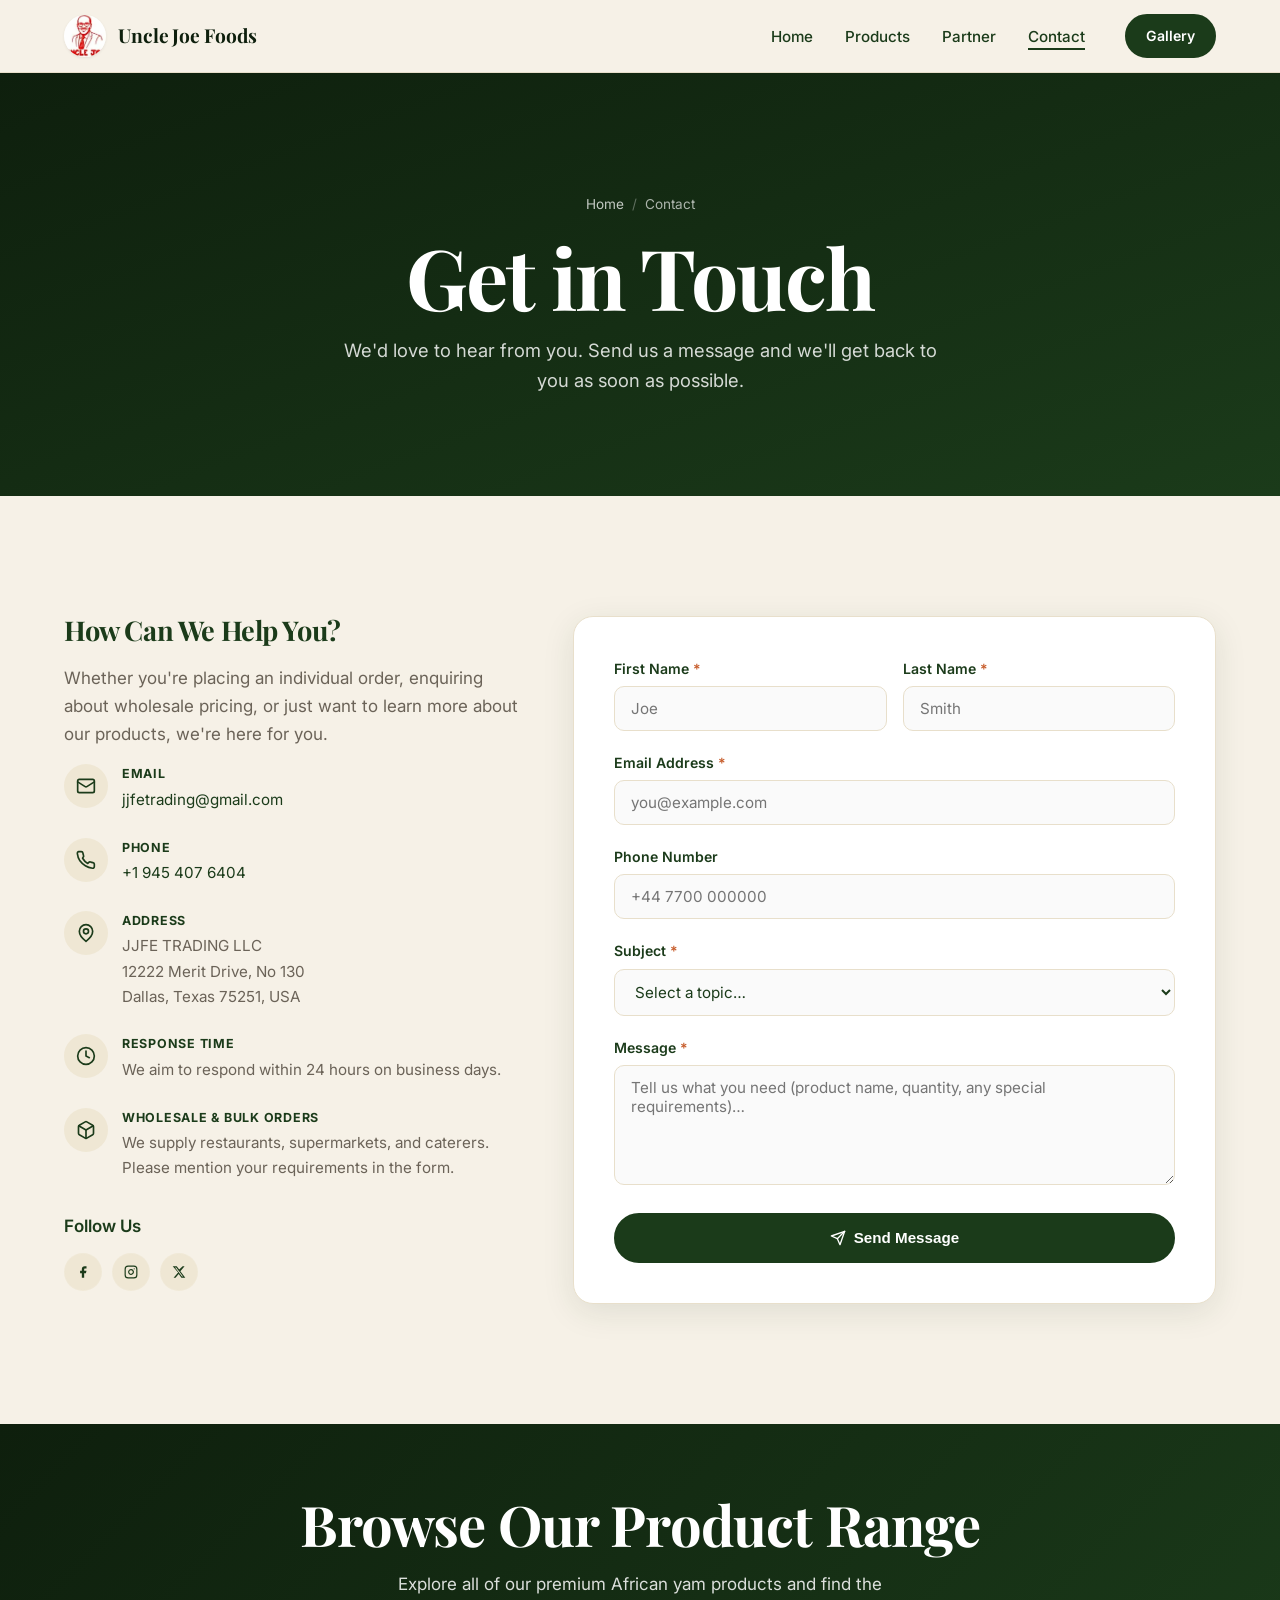
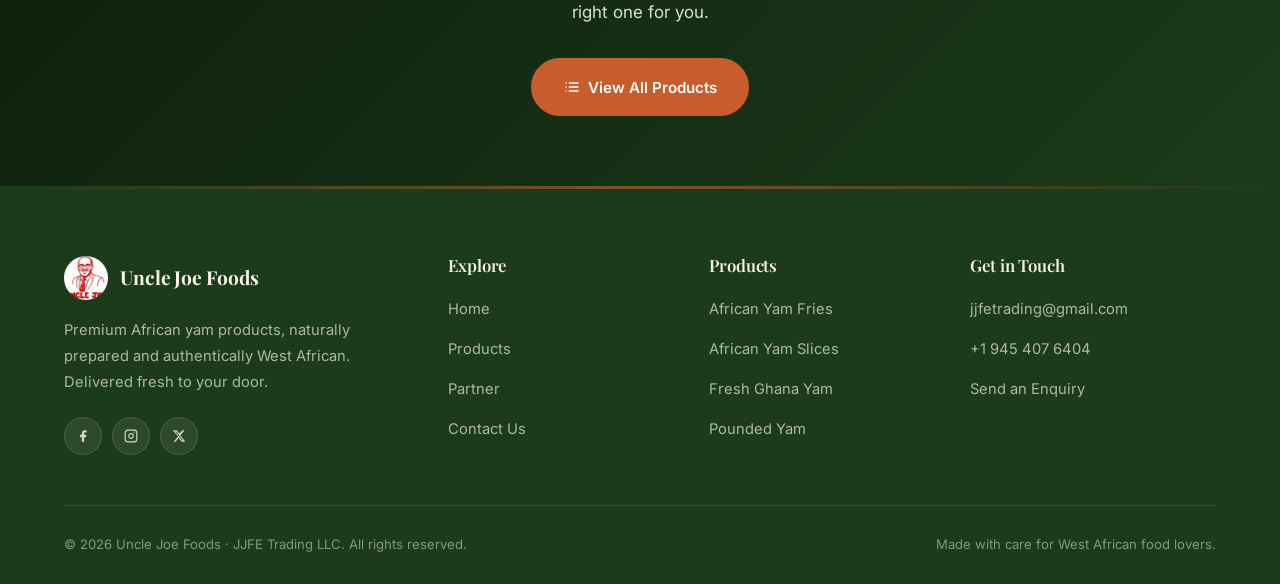
==== commit a6abb39e: "Add gallery; same green cards; remove Fresh/Pounded Yam; Gallery nav" ====
--- a/contact.html
+++ b/contact.html
@@ -66,7 +66,7 @@
           <li><a href="products.html">Products</a></li>
           <li><a href="partner.html">Partner</a></li>
           <li><a href="contact.html" class="active">Contact</a></li>
-          <li><a href="contact.html" class="btn btn-primary">Get a Quote</a></li>
+          <li><a href="gallery.html" class="btn btn-primary">Gallery</a></li>
         </ul>
       </nav>
 
--- a/css/style.css
+++ b/css/style.css
@@ -598,10 +598,10 @@
 }
 
 /* Color variants */
-.feature-card--green  .feature-card__top { background: var(--clr-forest-lt); }
-.feature-card--terra  .feature-card__top { background: var(--clr-terracotta); }
-.feature-card--gold   .feature-card__top { background: #C9962F; }
-.feature-card--forest .feature-card__top { background: var(--clr-forest); }
+.feature-card--green  .feature-card__top { background: var(--clr-primary); }
+.feature-card--terra  .feature-card__top { background: var(--clr-primary); }
+.feature-card--gold   .feature-card__top { background: var(--clr-primary); }
+.feature-card--forest .feature-card__top { background: var(--clr-primary); }
 
 @media (max-width: 900px) {
   .features-grid {
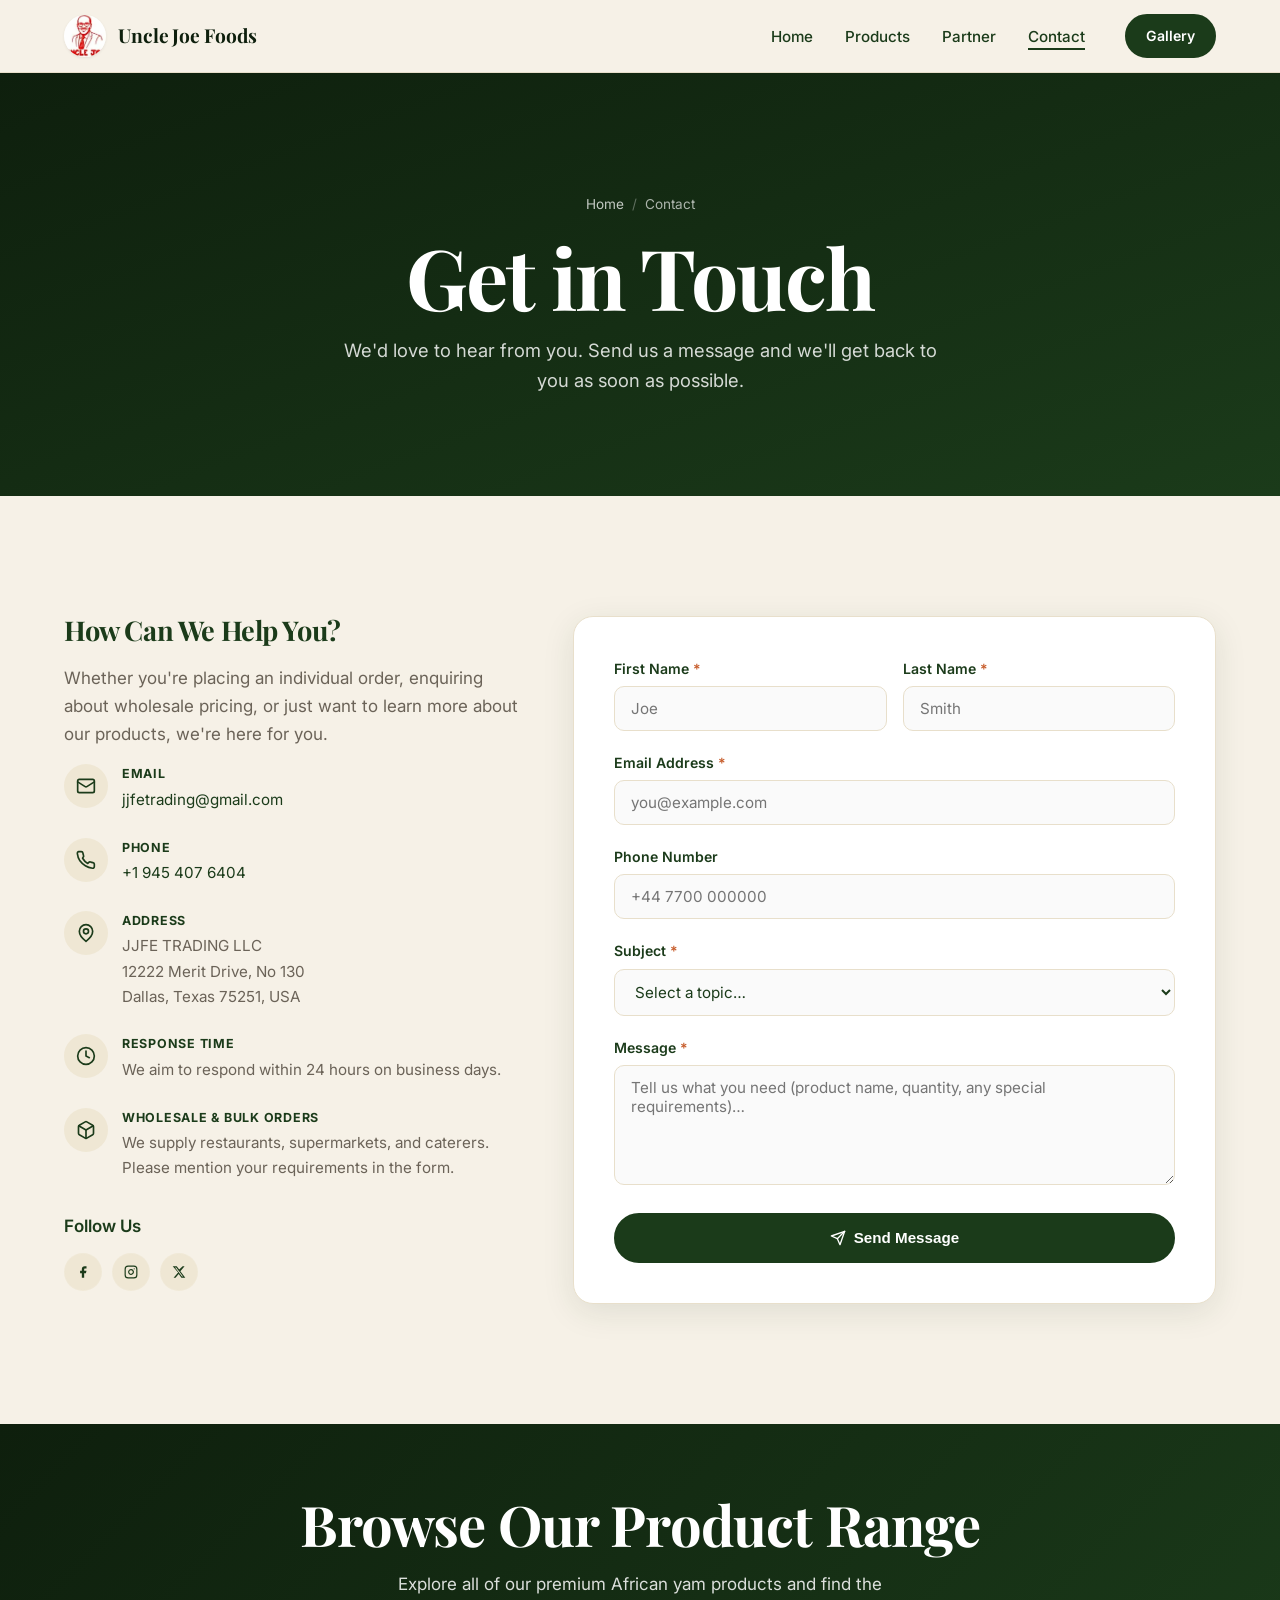
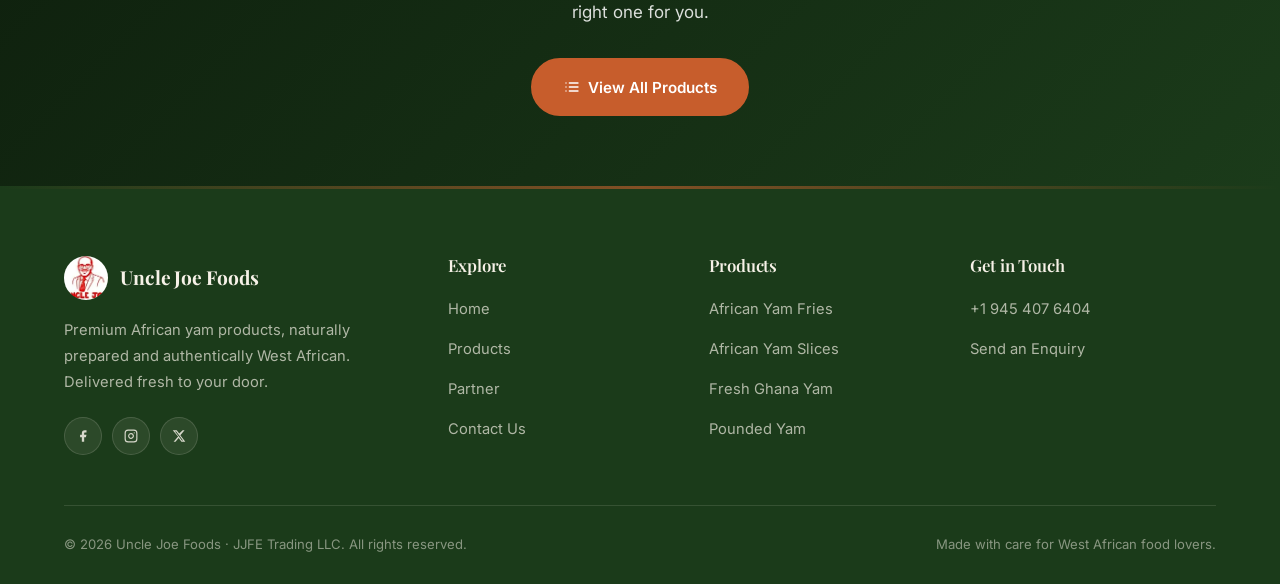
==== commit 9d7cf4e7: "Fix" ====
--- a/contact.html
+++ b/contact.html
@@ -271,7 +271,7 @@
         <div class="footer-col">
           <h4>Get in Touch</h4>
           <ul>
-            <li><a href="mailto:jjfetrading@gmail.com">jjfetrading@gmail.com</a></li>
+          
             <li><a href="tel:+19454076404">+1 945 407 6404</a></li>
             <li><a href="contact.html">Send an Enquiry</a></li>
           </ul>
--- a/css/style.css
+++ b/css/style.css
@@ -280,97 +280,131 @@
 /* ── Hero (full-bleed editorial with text overlay) ───────── */
 .hero {
   position: relative;
-  background: #1a1a1a;
-  min-height: clamp(620px, 92vh, 880px);
-  padding: 140px 0 110px;
+  background:
+    radial-gradient(120% 120% at 80% 10%, var(--clr-paper) 0%, var(--clr-cream) 55%, var(--clr-cream-dk) 100%);
+  padding: 120px 0 70px;
   overflow: hidden;
   isolation: isolate;
   display: flex;
   align-items: center;
 }
-.hero-bg-stack {
+
+/* Decorative leaf accents in the corners */
+.hero-leaf {
+  position: absolute;
+  z-index: 0;
+  pointer-events: none;
+  background-repeat: no-repeat;
+  background-size: contain;
+  opacity: .5;
+}
+.hero-leaf--tr {
+  top: 4%;
+  right: -20px;
+  width: 200px;
+  height: 200px;
+  background-image: url("data:image/svg+xml,%3Csvg xmlns='http://www.w3.org/2000/svg' viewBox='0 0 200 200'%3E%3Cg fill='%23B7CBA3'%3E%3Cpath d='M180 30c-50 5-95 35-120 80 30-10 55-5 80 10-25-30-15-65 40-90z'/%3E%3Cpath d='M150 90c-35 8-62 32-78 68 22-12 42-12 62-2-20-22-14-46 16-66z'/%3E%3C/g%3E%3C/svg%3E");
+  transform: rotate(8deg);
+}
+.hero-leaf--bl {
+  bottom: -40px;
+  left: -40px;
+  width: 170px;
+  height: 170px;
+  background-image: url("data:image/svg+xml,%3Csvg xmlns='http://www.w3.org/2000/svg' viewBox='0 0 200 200'%3E%3Cg fill='%23CDB9E6'%3E%3Cpath d='M20 170c50-5 95-35 120-80-30 10-55 5-80-10 25 30 15 65-40 90z'/%3E%3C/g%3E%3C/svg%3E");
+  opacity: .3;
+}
+
+.hero-grid {
+  position: relative;
+  z-index: 2;
+  display: grid;
+  grid-template-columns: 1fr 1fr;
+  align-items: center;
+  gap: clamp(2rem, 5vw, 5rem);
+}
+
+/* Circular product visual */
+.hero-figure {
+  position: relative;
+  justify-self: center;
+  width: min(100%, 440px);
+  aspect-ratio: 1;
+  animation: heroFloat 5.5s ease-in-out infinite;
+  will-change: transform;
+}
+@keyframes heroFloat {
+  0%, 100% { transform: translateY(0); }
+  50%      { transform: translateY(-18px); }
+}
+.hero-figure-ring {
   position: absolute;
   inset: 0;
-  z-index: 0;
-  will-change: transform;
-}
-.hero-bg {
-  position: absolute;
-  inset: 0;
-  background-size: cover;
-  background-position: center 60%;
-  background-repeat: no-repeat;
-  opacity: 0;
-  transition: opacity 1.2s ease-in-out;
-  will-change: opacity;
-}
-.hero-bg.is-active { opacity: 1; }
-
-/* Readability scrim — vertical + left-side darken */
-.hero-scrim {
-  position: absolute;
-  inset: 0;
+  border-radius: 50%;
+  background:
+    radial-gradient(circle at 50% 45%, var(--clr-paper) 0%, var(--clr-cream) 70%, var(--clr-cream-dk) 100%);
+  box-shadow: var(--shadow-lg), inset 0 0 0 1px rgba(27,59,26,.04);
+}
+.hero-figure picture,
+.hero-figure img {
+  position: relative;
   z-index: 1;
-  background:
-    linear-gradient(90deg, rgba(0,0,0,.62) 0%, rgba(0,0,0,.38) 45%, rgba(0,0,0,.15) 100%),
-    linear-gradient(180deg, rgba(0,0,0,.15) 0%, rgba(0,0,0,0) 35%, rgba(0,0,0,.45) 100%);
-  pointer-events: none;
+  width: 100%;
+  height: 100%;
+  object-fit: cover;
+  border-radius: 50%;
+  display: block;
 }
 
 .hero-content {
   position: relative;
   z-index: 2;
-  max-width: 720px;
-  color: #fff;
+  max-width: 560px;
+}
+.hero-sprig {
+  display: inline-flex;
+  color: var(--clr-forest-lt);
+  margin-bottom: .5rem;
 }
 .hero-content .eyebrow {
-  display: inline-flex;
-  align-items: center;
-  gap: .5rem;
-  background: rgba(255,255,255,.08);
-  backdrop-filter: blur(8px);
-  -webkit-backdrop-filter: blur(8px);
-  border: 1px solid rgba(255,255,255,.22);
-  color: #fff;
-  font-size: .76rem;
-  font-weight: 600;
-  letter-spacing: .14em;
-  text-transform: uppercase;
-  padding: .5rem 1.05rem;
-  border-radius: 50px;
-  margin-bottom: 1.6rem;
+  display: block;
+  color: var(--clr-text);
+  font-family: var(--font-heading);
+  font-weight: 700;
+  font-size: 1.05rem;
+  letter-spacing: .01em;
+  margin-bottom: 1rem;
 }
 .hero-content h1,
 .hero-content .display-1 {
-  color: #fff;
-  margin-bottom: 1.4rem;
-  text-shadow: 0 2px 20px rgba(0,0,0,.35);
+  color: var(--clr-forest);
+  font-size: clamp(2.7rem, 4vw, 4rem);
+  line-height: 1.04;
+  white-space: nowrap;
+  margin-bottom: 1.3rem;
 }
 .hero-content .display-1 em {
-  color: #F4B26A; /* lighter terracotta-gold for legibility on photo */
+  color: var(--clr-terracotta);
   font-style: italic;
 }
 .hero-content p {
-  color: rgba(255,255,255,.88);
-  font-size: 1.18rem;
-  max-width: 540px;
-  margin-bottom: 2.2rem;
-  text-shadow: 0 1px 12px rgba(0,0,0,.4);
+  color: var(--clr-text-muted);
+  font-size: 1.15rem;
+  max-width: 480px;
+  margin-bottom: 2rem;
 }
 .hero-actions { display: flex; gap: 1rem; flex-wrap: wrap; }
 
-/* Ghost button — for image overlays */
+/* Ghost button — on the light hero */
 .btn-ghost {
-  background: rgba(255,255,255,.08);
-  backdrop-filter: blur(10px);
-  -webkit-backdrop-filter: blur(10px);
-  border: 1px solid rgba(255,255,255,.4);
-  color: #fff;
+  background: transparent;
+  border: 1.5px solid var(--clr-border);
+  color: var(--clr-forest);
 }
 .btn-ghost:hover {
-  background: rgba(255,255,255,.18);
-  border-color: rgba(255,255,255,.7);
-  color: #fff;
+  background: var(--clr-cream-dk);
+  border-color: var(--clr-forest);
+  color: var(--clr-forest);
 }
 
 .visually-hidden {
@@ -381,30 +415,21 @@
   white-space: nowrap; border: 0;
 }
 
-/* Slider dots */
-.hero-dots {
-  position: absolute;
-  bottom: 30px;
-  left: 50%;
-  transform: translateX(-50%);
-  display: flex;
-  gap: 10px;
-  z-index: 3;
-}
-.hero-dots button {
-  width: 10px; height: 10px;
-  border-radius: 50%;
-  border: 1.5px solid #fff;
-  background: transparent;
-  cursor: pointer;
-  transition: background var(--transition), transform var(--transition);
-}
-.hero-dots button:hover { transform: scale(1.2); }
-.hero-dots button.active { background: #fff; }
-
 @media (max-width: 900px) {
-  .hero { min-height: 78vh; padding: 110px 0 80px; }
-  .hero-content p { font-size: 1.05rem; }
+  .hero { padding: 120px 0 70px; }
+  .hero-grid {
+    grid-template-columns: 1fr;
+    gap: 2.5rem;
+    text-align: center;
+  }
+  .hero-figure { width: min(78%, 380px); order: -1; }
+  .hero-content { max-width: 100%; margin-inline: auto; }
+  .hero-content .display-1 { white-space: normal; font-size: clamp(2.2rem, 8vw, 3rem); }
+  .hero-sprig { display: none; }
+  .hero-content p { font-size: 1.05rem; margin-inline: auto; }
+  .hero-actions { justify-content: center; }
+  .hero-leaf--tr { width: 180px; height: 180px; }
+  .hero-leaf--bl { display: none; }
 }
 
 /* ── Products Grid ───────────────────────────────────────── */
@@ -514,20 +539,26 @@
   margin-bottom: 40px;
 }
 .filter-tab {
-  padding: .5rem 1.4rem;
+  padding: .55rem 1.5rem;
   border-radius: 50px;
-  border: 2px solid var(--clr-border);
-  background: #fff;
-  color: var(--clr-text-muted);
+  border: 1px solid rgba(27, 59, 26, .14);
+  background: linear-gradient(160deg, rgba(255,255,255,.7), rgba(255,255,255,.25));
+  box-shadow: 0 8px 18px rgba(27, 59, 26, .08);
+  backdrop-filter: blur(10px);
+  -webkit-backdrop-filter: blur(10px);
+  color: var(--clr-primary-dk);
   font-size: .9rem;
   font-weight: 600;
   cursor: pointer;
-  transition: border-color var(--transition), background var(--transition), color var(--transition);
-}
-.filter-tab.active,
+  transition: border-color var(--transition), background var(--transition), color var(--transition), box-shadow var(--transition);
+}
 .filter-tab:hover {
+  border-color: rgba(27, 59, 26, .3);
+  box-shadow: 0 10px 22px rgba(27, 59, 26, .14);
+}
+.filter-tab.active {
   border-color: var(--clr-primary);
-  background: var(--clr-primary);
+  background: linear-gradient(160deg, var(--clr-forest-lt), var(--clr-primary));
   color: #fff;
 }
 
@@ -557,7 +588,7 @@
 }
 .feature-card__top {
   position: relative;
-  padding: 26px 20px 56px;
+  padding: 22px 20px 22px;
   color: #fff;
 }
 .feature-card__top h3 {
@@ -571,24 +602,31 @@
   font-size: .8rem;
   color: rgba(255, 255, 255, .85);
   letter-spacing: .02em;
-  margin-bottom: 18px;
+  margin-bottom: 0;
   font-family: var(--font-body);
 }
 .feature-card__icon {
-  width: 104px;
-  height: 104px;
+  width: 168px;
+  height: 168px;
   border-radius: 50%;
-  background: #fff;
-  margin: 0 auto -52px;
+  margin: 14px auto -110px;
   display: flex;
   align-items: center;
   justify-content: center;
   font-size: 2.4rem;
-  border: 5px solid rgba(255, 255, 255, .55);
   box-shadow: 0 8px 20px rgba(0, 0, 0, .12);
+  overflow: hidden;
+}
+.feature-card__icon picture,
+.feature-card__icon img {
+  width: 100%;
+  height: 100%;
+  object-fit: cover;
+  border-radius: 50%;
+  display: block;
 }
 .feature-card__body {
-  padding: 68px 20px 28px;
+  padding: 124px 20px 24px;
   color: var(--clr-text-muted);
 }
 .feature-card__body p {
@@ -931,70 +969,136 @@
   white-space: nowrap;
 }
 
-/* ── Benefits / Offerings Grid (4-up, centered) ──────────── */
-.benefits-grid {
-  display: grid;
-  grid-template-columns: repeat(4, minmax(0, 1fr));
-  gap: 28px;
-  max-width: 1120px;
-  margin-inline: auto;
-}
-.benefit-card {
-  border-radius: var(--radius-lg);
-  padding: 36px 30px;
-  background: #fff;
-  border-left: 4px solid var(--clr-primary);
-  box-shadow: var(--shadow-sm);
-  transition: box-shadow var(--transition), transform var(--transition);
-}
-.benefit-card:hover {
-  box-shadow: var(--shadow-md);
-  transform: translateY(-3px);
-}
-.benefit-card__icon { font-size: 1.85rem; margin-bottom: 14px; }
-.benefit-card h3 { font-size: 1.08rem; margin-bottom: .55rem; color: var(--clr-primary-dk); }
-.benefit-card p  { font-size: .92rem; line-height: 1.65; margin-bottom: 0; }
+/* ── Benefits / Offerings (glassmorphism fan) ───────────── */
+.section--benefits {
+  position: relative;
+  background:
+    radial-gradient(120% 120% at 50% 0%, #2E5A26 0%, var(--clr-forest) 55%, var(--clr-forest-dk) 100%);
+  overflow: hidden;
+}
+.section--benefits .section-header .eyebrow { color: var(--clr-accent-lt); }
+.section--benefits .section-header h2 { color: #fff; }
+.section--benefits .section-header p { color: rgba(255, 255, 255, .8); }
+
+.glass-row {
+  position: relative;
+  display: flex;
+  justify-content: center;
+  align-items: center;
+  flex-wrap: wrap;
+  margin-top: 48px;
+}
+.glass-row .glass {
+  position: relative;
+  width: 200px;
+  height: 240px;
+  background: linear-gradient(#ffffff22, transparent);
+  border: 1px solid rgba(255, 255, 255, 0.12);
+  box-shadow: 0 25px 25px rgba(0, 0, 0, 0.25);
+  display: flex;
+  flex-direction: column;
+  justify-content: center;
+  align-items: center;
+  gap: 14px;
+  padding: 0 18px 48px;
+  transition: 0.5s;
+  border-radius: 14px;
+  margin: 0 -45px;
+  backdrop-filter: blur(10px);
+  -webkit-backdrop-filter: blur(10px);
+  transform: rotate(calc(var(--r) * 1deg));
+}
+.glass-row:hover .glass {
+  transform: rotate(0deg);
+  margin: 0 12px;
+}
+.glass-row .glass::before {
+  content: attr(data-text);
+  position: absolute;
+  bottom: 0;
+  left: 0;
+  width: 100%;
+  height: 42px;
+  background: rgba(255, 255, 255, 0.06);
+  display: flex;
+  justify-content: center;
+  align-items: center;
+  font-family: var(--font-heading);
+  font-weight: 700;
+  font-size: .95rem;
+  letter-spacing: .02em;
+  color: #fff;
+  text-align: center;
+}
+.glass-row .glass__emoji {
+  font-size: 2.8rem;
+  filter: drop-shadow(0 4px 8px rgba(0, 0, 0, .3));
+}
+.glass-row .glass__desc {
+  font-size: .76rem;
+  line-height: 1.5;
+  text-align: center;
+  color: rgba(255, 255, 255, 0);
+  margin: 0;
+  transition: color 0.5s;
+}
+.glass-row:hover .glass__desc {
+  color: rgba(255, 255, 255, .82);
+}
+
 @media (max-width: 1100px) {
-  .benefits-grid { grid-template-columns: repeat(2, minmax(0, 1fr)); max-width: 720px; }
+  .glass-row { gap: 16px; }
+  .glass-row .glass { margin: 8px; transform: rotate(0deg); }
+  .glass-row:hover .glass { margin: 8px; }
+  .glass-row .glass__desc { color: rgba(255, 255, 255, .82); }
 }
 @media (max-width: 600px) {
-  .benefits-grid { grid-template-columns: minmax(0, 1fr); max-width: 420px; }
+  .glass-row .glass { width: 220px; height: 230px; }
 }
 
 /* ── Review cards (centered 3-up) ────────────────────────── */
 .reviews-grid {
-  display: grid;
-  grid-template-columns: repeat(3, minmax(0, 1fr));
-  gap: 28px;
-  max-width: 1080px;
+  position: relative;
+  display: flex;
+  justify-content: center;
+  align-items: center;
+  flex-wrap: nowrap;
   margin-inline: auto;
 }
-@media (max-width: 1000px) {
-  .reviews-grid { grid-template-columns: repeat(2, minmax(0, 1fr)); max-width: 720px; }
-}
-@media (max-width: 640px) {
-  .reviews-grid { grid-template-columns: minmax(0, 1fr); max-width: 420px; }
-}
 .review-card {
-  background: #fff;
-  border-radius: var(--radius-lg);
+  position: relative;
+  width: 300px;
+  background: linear-gradient(160deg, rgba(255,255,255,.12), rgba(255,255,255,.03));
+  border-radius: 14px;
   padding: 26px 24px;
-  box-shadow: var(--shadow-sm);
-  border: 1px solid var(--clr-border);
-  transition: box-shadow var(--transition), transform var(--transition);
+  box-shadow: 0 25px 25px rgba(0, 0, 0, 0.25);
+  border: 1px solid rgba(255, 255, 255, 0.12);
+  backdrop-filter: blur(10px);
+  -webkit-backdrop-filter: blur(10px);
+  transition: 0.5s;
   display: flex;
   flex-direction: column;
   gap: 14px;
-}
-.review-card:hover { box-shadow: var(--shadow-md); transform: translateY(-3px); }
+  margin: 0 -40px;
+  transform: rotate(calc(var(--r) * 1deg));
+}
+.reviews-grid:hover .review-card {
+  transform: rotate(0deg);
+  margin: 0 14px;
+}
+@media (max-width: 1000px) {
+  .reviews-grid { flex-wrap: wrap; gap: 18px; }
+  .review-card,
+  .reviews-grid:hover .review-card { margin: 9px; transform: rotate(0deg); }
+}
 .review-card__header { display: flex; justify-content: space-between; align-items: flex-start; gap: 10px; }
-.review-card__product { font-size: .78rem; font-weight: 700; text-transform: uppercase; letter-spacing: .07em; color: var(--clr-primary); background: var(--clr-bg-light); padding: .2rem .7rem; border-radius: 50px; }
+.review-card__product { font-size: .78rem; font-weight: 700; text-transform: uppercase; letter-spacing: .07em; color: #a5d6a7; background: rgba(255,255,255,.15); padding: .2rem .7rem; border-radius: 50px; }
 .review-card__stars { color: #f9a825; font-size: .95rem; white-space: nowrap; }
-.review-card__text { font-size: .92rem; color: var(--clr-text-muted); font-style: italic; line-height: 1.65; }
+.review-card__text { font-size: .92rem; color: rgba(255,255,255,.85); font-style: italic; line-height: 1.65; }
 .review-card__author { display: flex; align-items: center; gap: 10px; margin-top: auto; }
-.review-card__avatar { width: 38px; height: 38px; border-radius: 50%; background: var(--clr-bg-light); display: flex; align-items: center; justify-content: center; font-weight: 700; font-size: .85rem; color: var(--clr-primary-dk); flex-shrink: 0; }
-.review-card__name { font-weight: 700; font-size: .88rem; color: var(--clr-text); }
-.review-card__verified { font-size: .75rem; color: var(--clr-primary); }
+.review-card__avatar { width: 38px; height: 38px; border-radius: 50%; background: rgba(255,255,255,.15); display: flex; align-items: center; justify-content: center; font-weight: 700; font-size: .85rem; color: #fff; flex-shrink: 0; }
+.review-card__name { font-weight: 700; font-size: .88rem; color: #fff; }
+.review-card__verified { font-size: .75rem; color: #a5d6a7; }
 
 /* ── Partner page ────────────────────────────────────────── */
 .partner-types-grid {
@@ -1087,7 +1191,7 @@
   width: max-content;
   animation: ujfMarquee 40s linear infinite;
   font-family: var(--font-heading);
-  font-size: clamp(1.4rem, 3.5vw, 2.6rem);
+  font-size: clamp(1.15rem, 2.8vw, 2rem);
   color: var(--clr-primary);
   white-space: nowrap;
   font-style: italic;
@@ -1301,6 +1405,6 @@
 
 @media (max-width: 480px) {
   .footer-grid { grid-template-columns: 1fr; }
-  .hero-actions { flex-direction: column; align-items: flex-start; }
+  .hero-actions { flex-direction: column; align-items: stretch; }
   .about-strip__content { padding: 40px 5%; }
 }
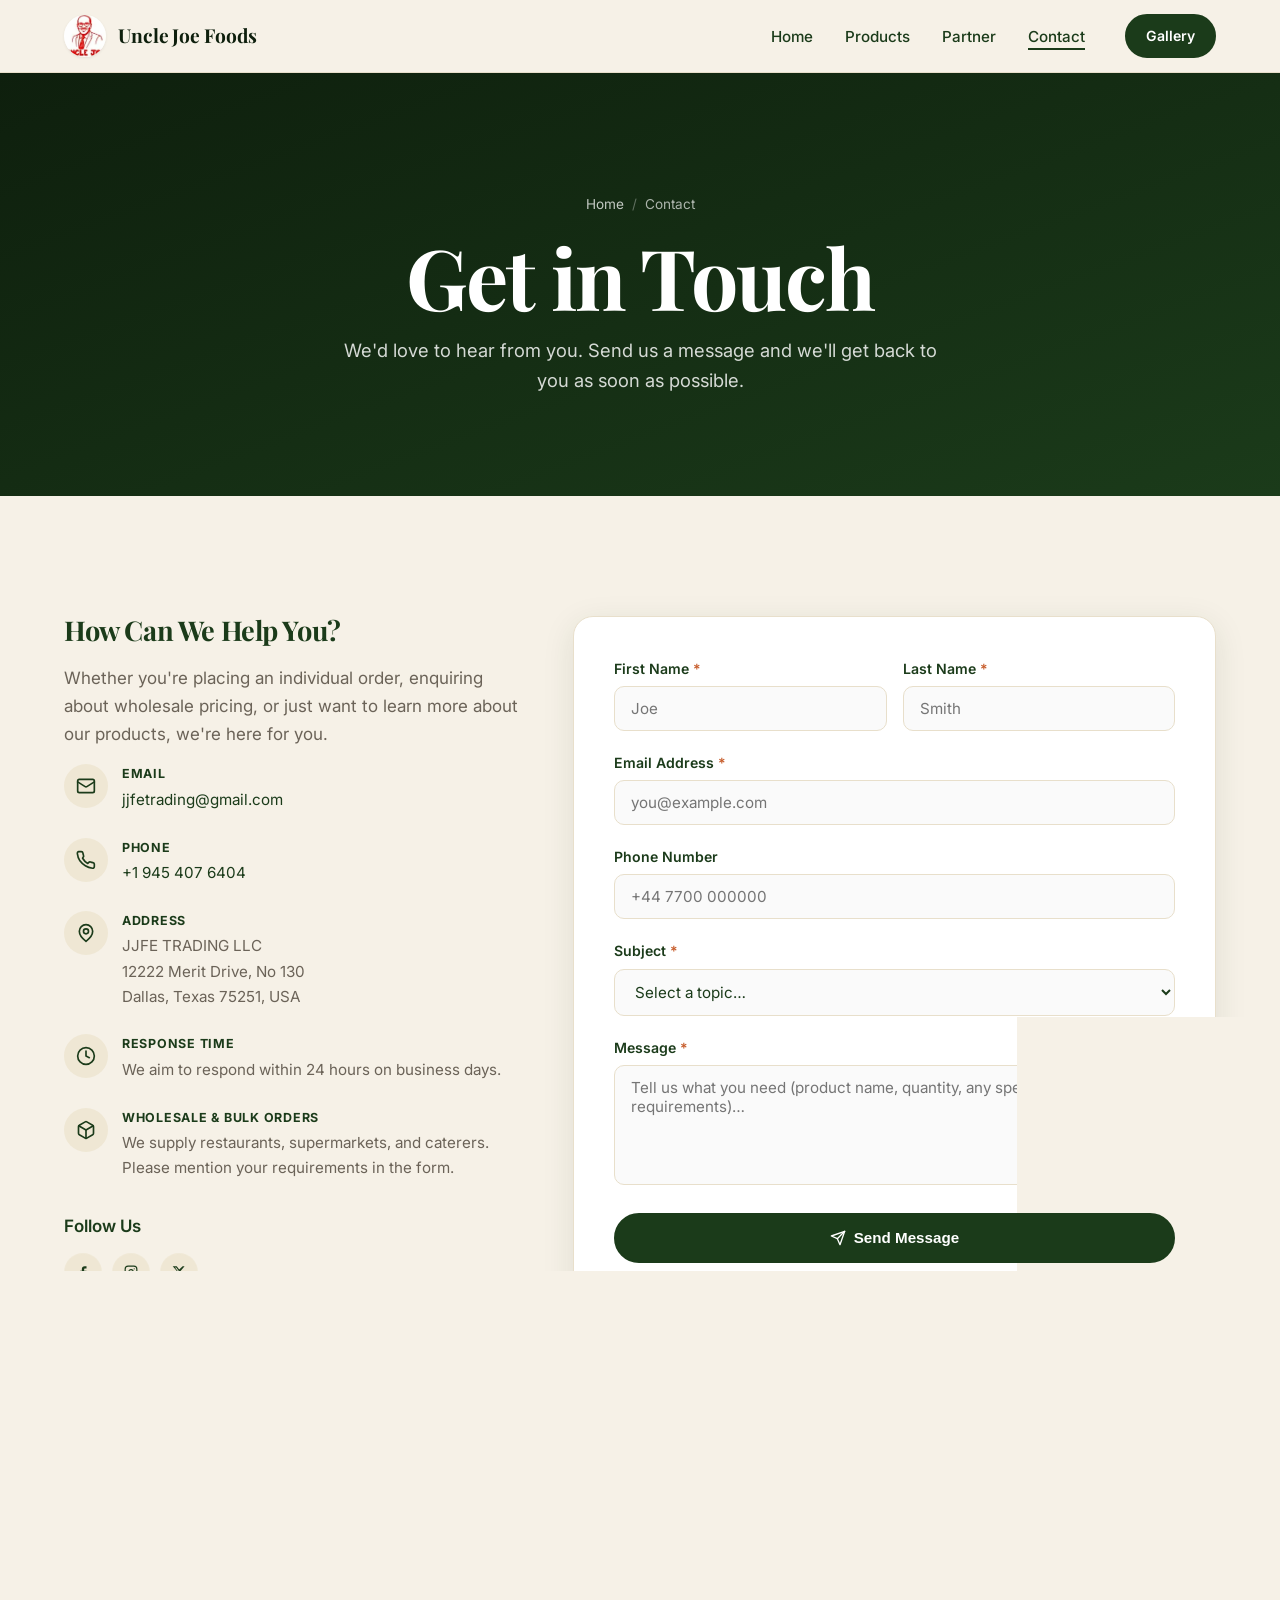
==== commit 70d03cdb: "Fix gallery CSS: restore missing .gallery-section selector; update farm photo and hero button icon" ====
--- a/contact.html
+++ b/contact.html
@@ -12,7 +12,7 @@
   <meta property="og:type" content="website" />
   <meta property="og:title" content="Contact Us | Uncle Joe Foods" />
   <meta property="og:description" content="Send us a message and we'll get back to you within 24 hours on business days." />
-  <meta property="og:image" content="images/farm-photo-1.jpg" />
+  <meta property="og:image" content="images/farm-photo.png" />
   <meta name="twitter:card" content="summary_large_image" />
   <meta name="theme-color" content="#2e7d32" />
 
